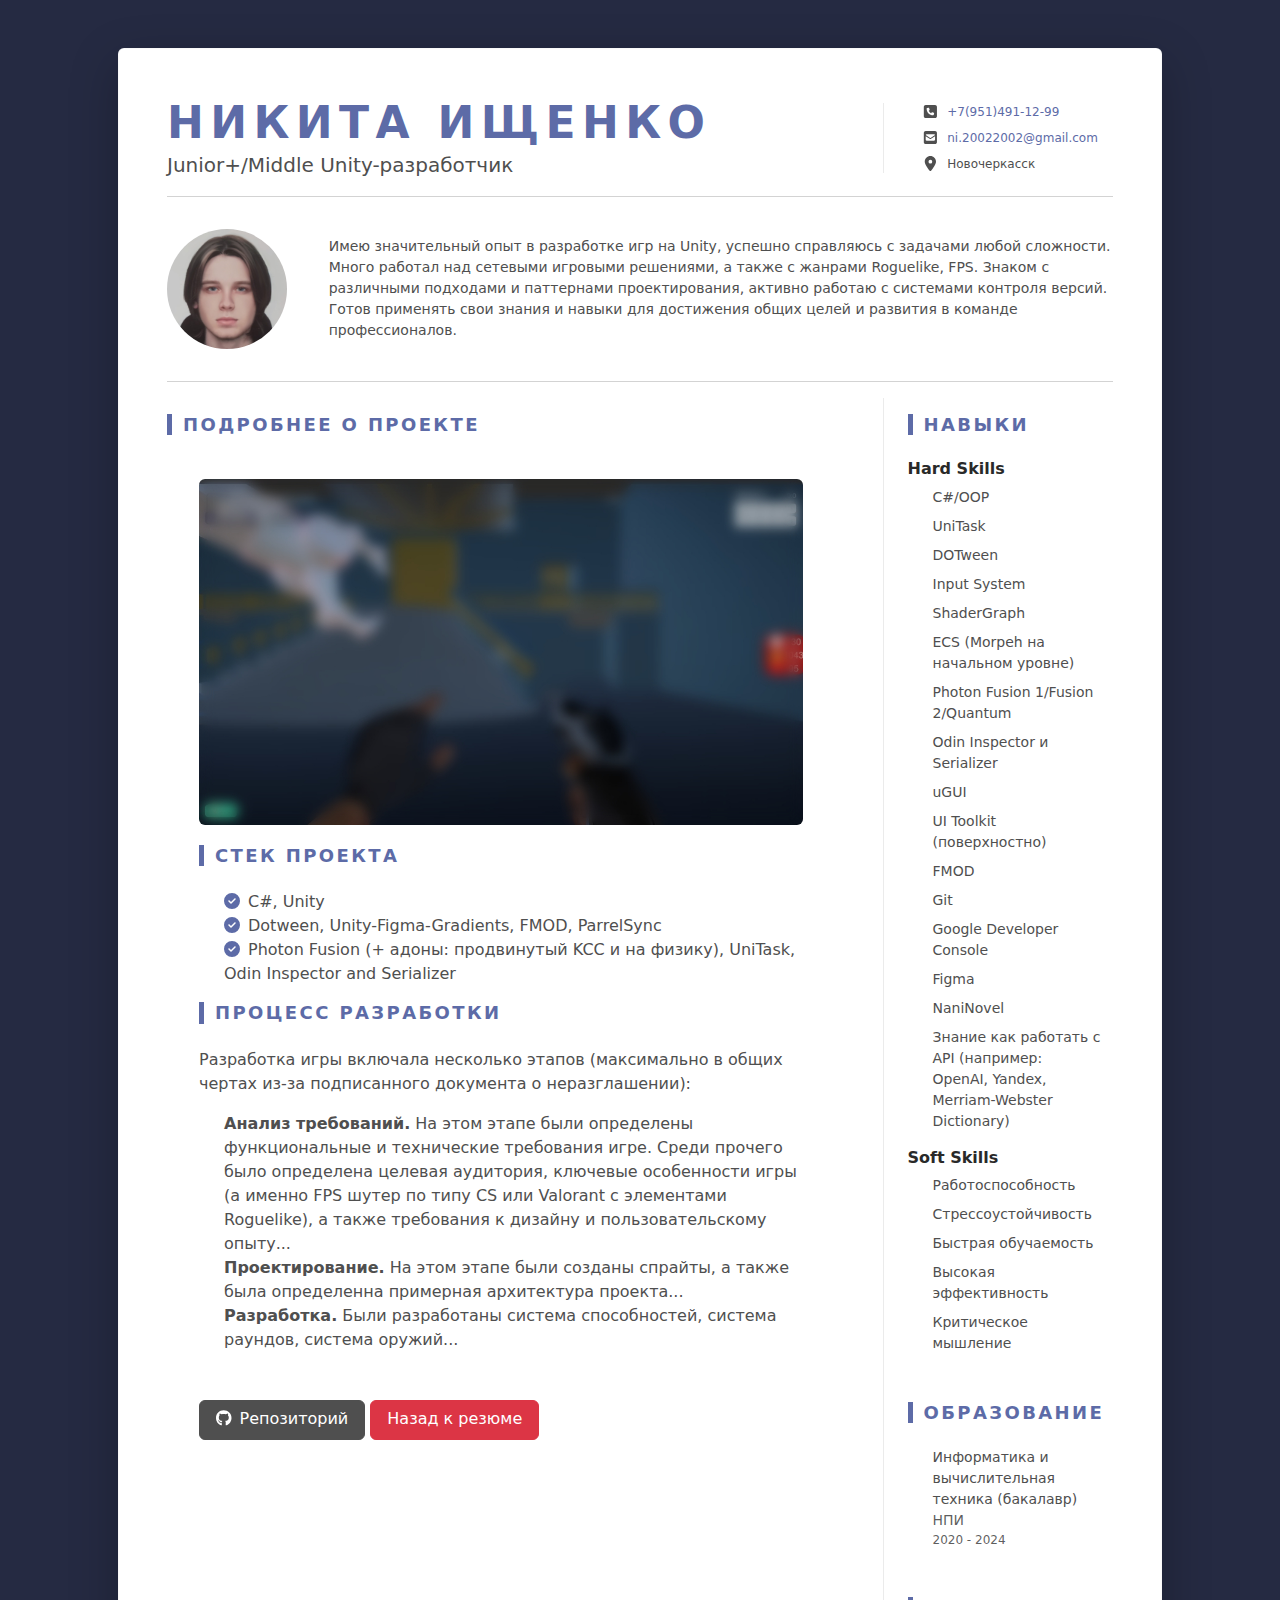
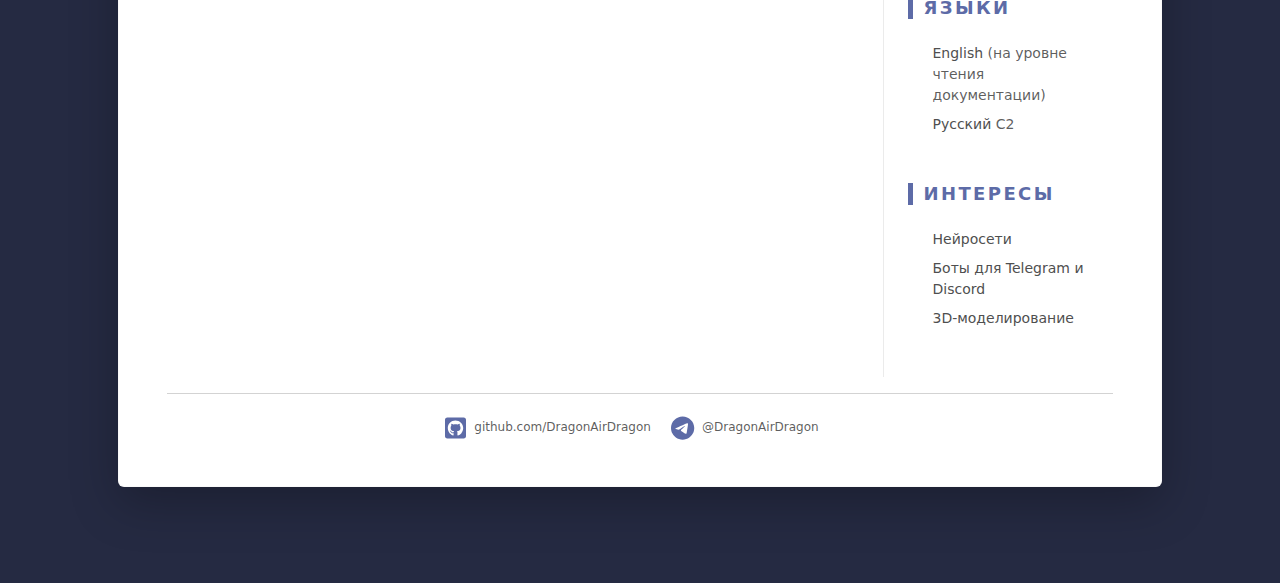
==== die2win.html @ 160ba1ba "version without animations" ====
<!DOCTYPE html>
<html lang="en">

<head>
   <title>Никита Ищенко - Junior+/Middle Unity Developer</title>
   <meta charset="utf-8">
   <meta http-equiv="X-UA-Compatible" content="IE=edge">
   <meta name="viewport" content="width=device-width, initial-scale=1.0">
   <meta name="description" content="">
   <meta name="author" content="Proglib">
   <link rel="shortcut icon" href="assets/favicon.ico">
   <link href="https://fonts.googleapis.com/css?family=Roboto:300,400,500,700,900" rel="stylesheet">
   <script defer src="assets/fonts/all.min.js"></script>
   <link id="theme-style" rel="stylesheet" href="assets/css/style.css">
   <link id="additional-style" rel="stylesheet" href="assets/css/resume.css">
</head>

<body>
   <div class="main-wrapper">
      <div class="container px-3 px-lg-5">
         <article class="resume-wrapper mx-auto theme-bg-light p-5 mb-5 my-5 shadow-lg rounded">
            <div class="resume-header">
               <div class="row align-items-center">
                  <div class="resume-title col-12 col-md-6 col-lg-8 col-xl-9">
                     <h2 class="resume-name mb-0 text-uppercase">Никита Ищенко</h2>
                     <div class="resume-tagline mb-3 mb-md-0">Junior+/Middle Unity-разработчик</div>
                  </div>
                  <!--//resume-title-->
                  <div class="resume-contact col-12 col-md-6 col-lg-4 col-xl-3">
                     <ul class="list-unstyled mb-0">
                        <li class="mb-2"><i class="fas fa-phone-square fa-fw fa-lg me-2 "></i><a class="resume-link"
                              href="tel:#">+7(951)491-12-99</a></li>
                        <li class="mb-2"><i class="fas fa-envelope-square fa-fw fa-lg me-2"></i><a class="resume-link"
                              href="mailto:#">ni.20022002@gmail.com</a></li>
                        <li class="mb-0"><i class="fas fa-map-marker-alt fa-fw fa-lg me-2"></i>Новочеркасск</li>
                     </ul>
                  </div>
               </div>
            </div>
            <hr>
            <div class="resume-intro py-3">
               <div class="row align-items-center">
                  <div class="col-12 col-md-3 col-xl-2 text-center">
                     <img class="resume-profile-image mb-3 mb-md-0 me-md-5  ms-md-0 rounded mx-auto rounded-circle"
                        src="assets/img/photo.jpg" alt="image">
                  </div>
                  <div class="col text-start">
                     <p class="mb-0">Имею значительный опыт в разработке игр на Unity, успешно справляюсь с задачами
                        любой сложности. Много работал над сетевыми игровыми решениями, а также с жанрами Roguelike,
                        FPS. Знаком с различными подходами и паттернами проектирования, активно работаю с системами
                        контроля версий. Готов применять свои знания и навыки для достижения общих целей и развития в
                        команде профессионалов. </p>
                  </div>
               </div>
            </div>
            <hr>
            <div class="resume-body">
               <div class="row">
                  <div class="resume-main col-12 col-lg-8 col-xl-9   pe-0   pe-lg-5">
                     <section class="work-section py-3">
                        <h3 class="text-uppercase resume-section-heading mb-4">Подробнее о проекте</h3>
                        <div class="container my-4">
                           <div class="row g-4">
                              <div class="col-lg-12">
                                 <div class="project-box">
                                    <img src="assets/img/projects/Die2Win/23e4c7e5-9384-4a2a-b92b-2f66f6d8f3a6 (1).jpg"
                                       class="project-img rounded" alt="Project Image">
                                    <div class="project-content mb-5">
                                       <h3 class="text-uppercase resume-section-heading mb-4">Стек проекта</h3>
                                       <ul class="list-unstyled">
                                          <li><i class="fas fa-check-circle text-primary me-2"></i>C#, Unity</li>
                                          <li><i class="fas fa-check-circle text-primary me-2"></i>Dotween,
                                             Unity-Figma-Gradients, FMOD, ParrelSync</li>
                                          <li><i class="fas fa-check-circle text-primary me-2"></i>Photon Fusion (+
                                             адоны: продвинутый KCC и на физику),
                                             UniTask, Odin Inspector and Serializer</li>
                                       </ul>
                                       <h3 class="text-uppercase resume-section-heading mb-4">Процесс разработки</h3>
                                       <p>Разработка игры включала несколько этапов (максимально в общих чертах из-за
                                          подписанного документа о неразглашении):
                                       <ul class="list-unstyled">
                                          <li>
                                             <strong>Анализ требований.</strong> На этом этапе были определены
                                             функциональные и технические требования игре. Среди прочего было определена
                                             целевая аудитория, ключевые особенности игры (а именно FPS шутер по типу CS
                                             или Valorant с элементами Roguelike), а также
                                             требования к дизайну и пользовательскому опыту...
                                          </li>
                                          <li><strong>Проектирование.</strong> На этом этапе были созданы спрайты,
                                             а также была определенна примерная архитектура
                                             проекта...</li>
                                          <li><strong>Разработка.</strong> Были разработаны система способностей,
                                             система раундов, система оружий...
                                          </li>
                                       </ul>
                                       </p>
                                    </div>
                                    <div class="mt-5">
                                       <a href="https://github.com/Gun-Game-Studio/Die2WinNEW2024" target="_blank"
                                          class="btn btn-secondary" data-bs-toggle="tooltip" data-bs-placement="top"
                                          title="Репозиторий закрыт!">
                                          <i class="fab fa-github me-2"></i>Репозиторий
                                       </a>
                                       <a href="index.html" target="_self" class="btn btn-danger">Назад к резюме</a>
                                    </div>
                                 </div>
                              </div>
                           </div>
                        </div>
                     </section>
                  </div>
                  <aside class="resume-aside col-12 col-lg-4 col-xl-3 px-lg-4 pb-lg-4">
                     <section class="skills-section py-3">
                        <h3 class="text-uppercase resume-section-heading mb-4">Навыки</h3>
                        <div class="item">
                           <h4 class="item-title">Hard Skills</h4>
                           <ul class="list-unstyled resume-skills-list">
                              <li class="mb-2">C#/OOP</li>
                              <li class="mb-2">UniTask
                              <li>
                              <li class="mb-2">DOTween</li>
                              <li class="mb-2">Input System</li>
                              <li class="mb-2">ShaderGraph</li>
                              <li class="mb-2">ECS (Morpeh на начальном уровне)</li>
                              <li class="mb-2">Photon Fusion 1/Fusion 2/Quantum</li>
                              <li class="mb-2">Odin Inspector и Serializer</li>
                              <li class="mb-2">uGUI</li>
                              <li class="mb-2">UI Toolkit (поверхностно)</li>
                              <li class="mb-2">FMOD</li>
                              <li class="mb-2">Git</li>
                              <li class="mb-2">Google Developer Console</li>
                              <li class="mb-2">Figma</li>
                              <li class="mb-2">NaniNovel</li>
                              <li class="mb-2">Знание как работать с API (например: OpenAI, Yandex, Merriam-Webster
                                 Dictionary)</li>
                           </ul>
                        </div>
                        <div class="item">
                           <h4 class="item-title">Soft Skills</h4>
                           <ul class="list-unstyled resume-skills-list">
                              <li class="mb-2">Работоспособность</li>
                              <li class="mb-2">Стрессоустойчивость
                              <li>
                              <li class="mb-2">Быстрая обучаемость</li>
                              <li class="mb-2">Высокая эффективность</li>
                              <li class="mb-2">Критическое мышление</li>
                           </ul>
                        </div>
                     </section>
                     <section class="education-section py-3">
                        <h3 class="text-uppercase resume-section-heading mb-4">Образование</h3>
                        <ul class="list-unstyled resume-education-list">
                           <li class="mb-3">
                              <div class="resume-degree font-weight-bold">Информатика и вычислительная техника
                                 (бакалавр)</div>
                              <div class="resume-degree-org text-muted">НПИ</div>
                              <div class="resume-degree-time text-muted">2020 - 2024</div>
                           </li>
                        </ul>
                     </section>
                     <section class="skills-section py-3">
                        <h3 class="text-uppercase resume-section-heading mb-4">Языки</h3>
                        <ul class="list-unstyled resume-lang-list">
                           <li class="mb-2">English <span class="text-muted">(на уровне чтения документации)</span></li>
                           <li>Русский <span class="text-muted">C2</span></li>
                        </ul>
                     </section>
                     <!--//certificates-section-->
                     <section class="skills-section py-3">
                        <h3 class="text-uppercase resume-section-heading mb-4">Интересы</h3>
                        <ul class="list-unstyled resume-interests-list mb-0">
                           <li class="mb-2">Нейросети</li>
                           <li class="mb-2">Боты для Telegram и Discord</li>
                           <li class="mb-2">3D-моделирование</li>
                        </ul>
                     </section>
                  </aside>
               </div>
            </div>
            <hr>
            <div class="resume-footer text-center">
               <ul class="resume-social-list list-inline mx-auto mb-0 d-inline-block text-muted">
                  <li class="list-inline-item mb-lg-0 me-3"><a class="resume-link" href="#"><i
                           class="fab fa-github-square fa-2x me-2" data-fa-transform="down-4"></i><span
                           class="d-none d-lg-inline-block text-muted">github.com/DragonAirDragon</span></a></li>
                  <li class="list-inline-item mb-lg-0 me-lg-3"><a class="resume-link" href="#"><i
                           class="fab fa-telegram fa-2x me-2" data-fa-transform="down-4"></i><span
                           class="d-none d-lg-inline-block text-muted">@DragonAirDragon</span></a></li>
               </ul>
            </div>
         </article>
      </div>
      <footer class="footer text-center py-4">
      </footer>
   </div>
   <script src="assets/js/bootstrap.min.js"></script>

   <script src="https://cdn.jsdelivr.net/npm/@popperjs/core@2.11.6/dist/umd/popper.min.js"></script>
   <script src="https://cdn.jsdelivr.net/npm/bootstrap@5.1.3/dist/js/bootstrap.bundle.min.js"></script>
   <script>
      document.addEventListener('DOMContentLoaded', function () {
         var tooltipTriggerList = [].slice.call(document.querySelectorAll('[data-bs-toggle="tooltip"]'))
         var tooltipList = tooltipTriggerList.map(function (tooltipTriggerEl) {
            return new bootstrap.Tooltip(tooltipTriggerEl)
         })
      });
   </script>
</body>

</html>
---- assets/css/resume.css ----
body {
	  background-color: #252A42;
	}

	.resume-wrapper {
	  background-color: #fff;
	}

	.carousel-control-prev,
	.carousel-control-next {
	  z-index: 10;
	  top: 2%;
	  width: 30px;
	}

	.carousel-control-prev {
	  left: -20px;
	}

	.carousel-control-next {
	  right: -20px;
	}

	.item-content {
	  margin-bottom: 45px;
	}

	.card-img-top {
	  width: 100%;
	  height: 15vw;
	  object-fit: cover;
	}

	.btn-sm {
	  padding: 10px;
	  font-size: 12px;
	  line-height: 1.5;
	  border-radius: 5px;
	  font-weight: normal;
	}

	.project-box {
	  overflow: hidden;
	  position: relative;
	  padding: 20px;
	  margin-bottom: 20px;
	}

	.project-img {
	  width: 100%;
	  height: auto;
	}

	.project-content {
	  margin-top: 20px;
	}

	.btn {
	  font-weight: normal;
	}


	.list-unstyled li {
	  padding-left: 25px;
	}

	.disabled-link {
	  pointer-events: none;
	  color: inherit;
	  text-decoration: none;
	}
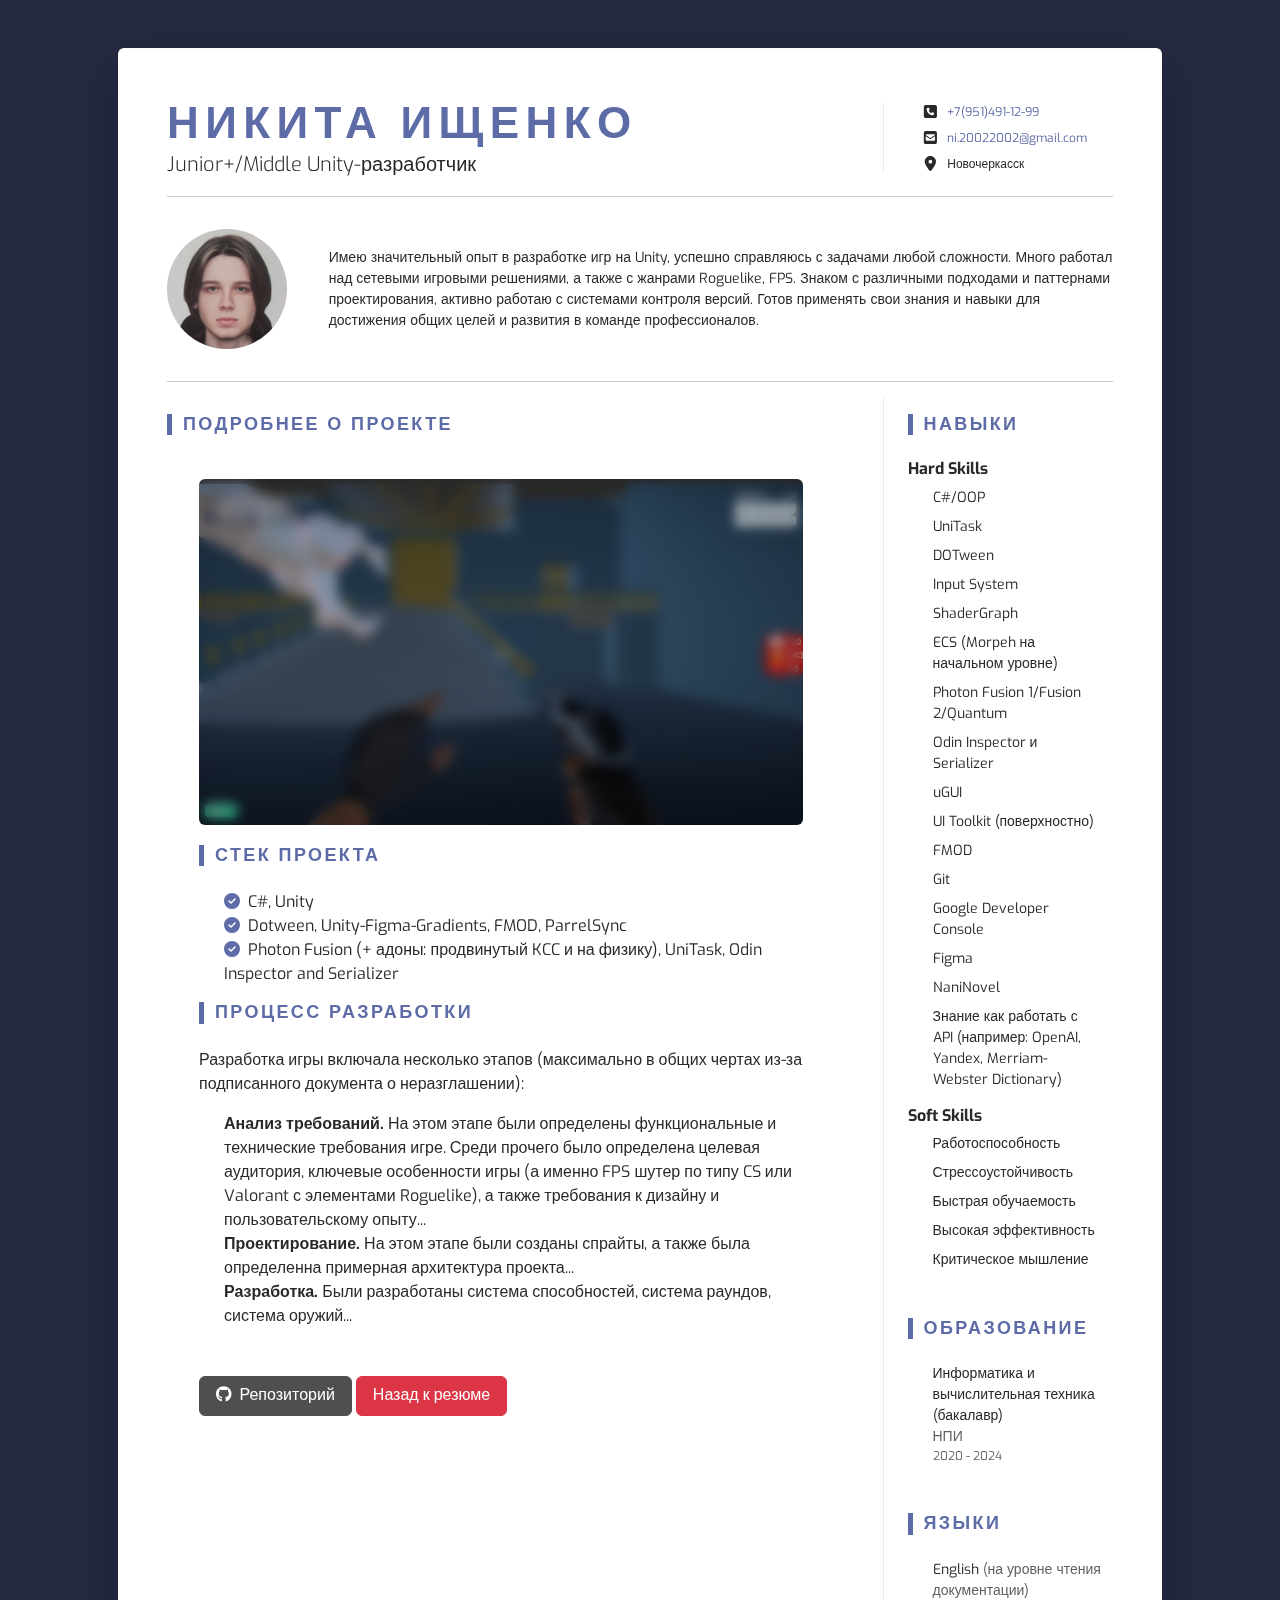
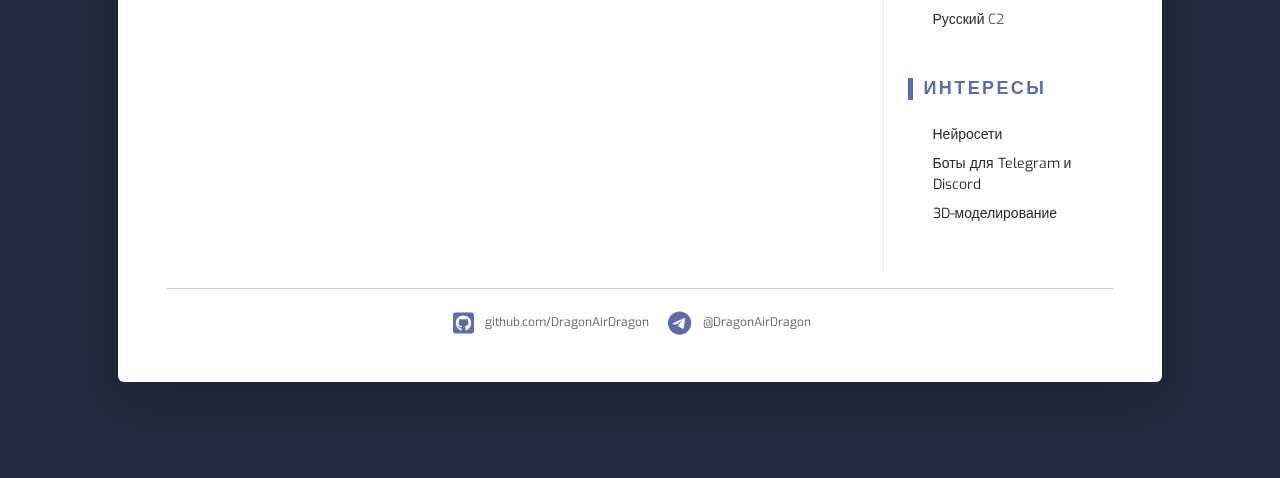
==== commit 822e476f: "add animations" ====
--- a/die2win.html
+++ b/die2win.html
@@ -16,6 +16,20 @@
 </head>
 
 <body>
+   <div class="area">
+      <ul class="circles">
+         <li></li>
+         <li></li>
+         <li></li>
+         <li></li>
+         <li></li>
+         <li></li>
+         <li></li>
+         <li></li>
+         <li></li>
+         <li></li>
+      </ul>
+   </div>
    <div class="main-wrapper">
       <div class="container px-3 px-lg-5">
          <article class="resume-wrapper mx-auto theme-bg-light p-5 mb-5 my-5 shadow-lg rounded">
@@ -180,12 +194,18 @@
             <hr>
             <div class="resume-footer text-center">
                <ul class="resume-social-list list-inline mx-auto mb-0 d-inline-block text-muted">
-                  <li class="list-inline-item mb-lg-0 me-3"><a class="resume-link" href="#"><i
-                           class="fab fa-github-square fa-2x me-2" data-fa-transform="down-4"></i><span
-                           class="d-none d-lg-inline-block text-muted">github.com/DragonAirDragon</span></a></li>
-                  <li class="list-inline-item mb-lg-0 me-lg-3"><a class="resume-link" href="#"><i
-                           class="fab fa-telegram fa-2x me-2" data-fa-transform="down-4"></i><span
-                           class="d-none d-lg-inline-block text-muted">@DragonAirDragon</span></a></li>
+                  <li class="list-inline-item mb-lg-0 me-3">
+                     <a class="resume-link" href="https://github.com/DragonAirDragon" target="_blank">
+                        <i class="fab fa-github-square fa-2x me-2" data-fa-transform="down-4"></i>
+                        <span class="d-none d-lg-inline-block text-muted">github.com/DragonAirDragon</span>
+                     </a>
+                  </li>
+                  <li class="list-inline-item mb-lg-0 me-lg-3">
+                     <a class="resume-link" href="https://t.me/DragonAirDragon" target="_blank">
+                        <i class="fab fa-telegram fa-2x me-2" data-fa-transform="down-4"></i>
+                        <span class="d-none d-lg-inline-block text-muted">@DragonAirDragon</span>
+                     </a>
+                  </li>
                </ul>
             </div>
          </article>
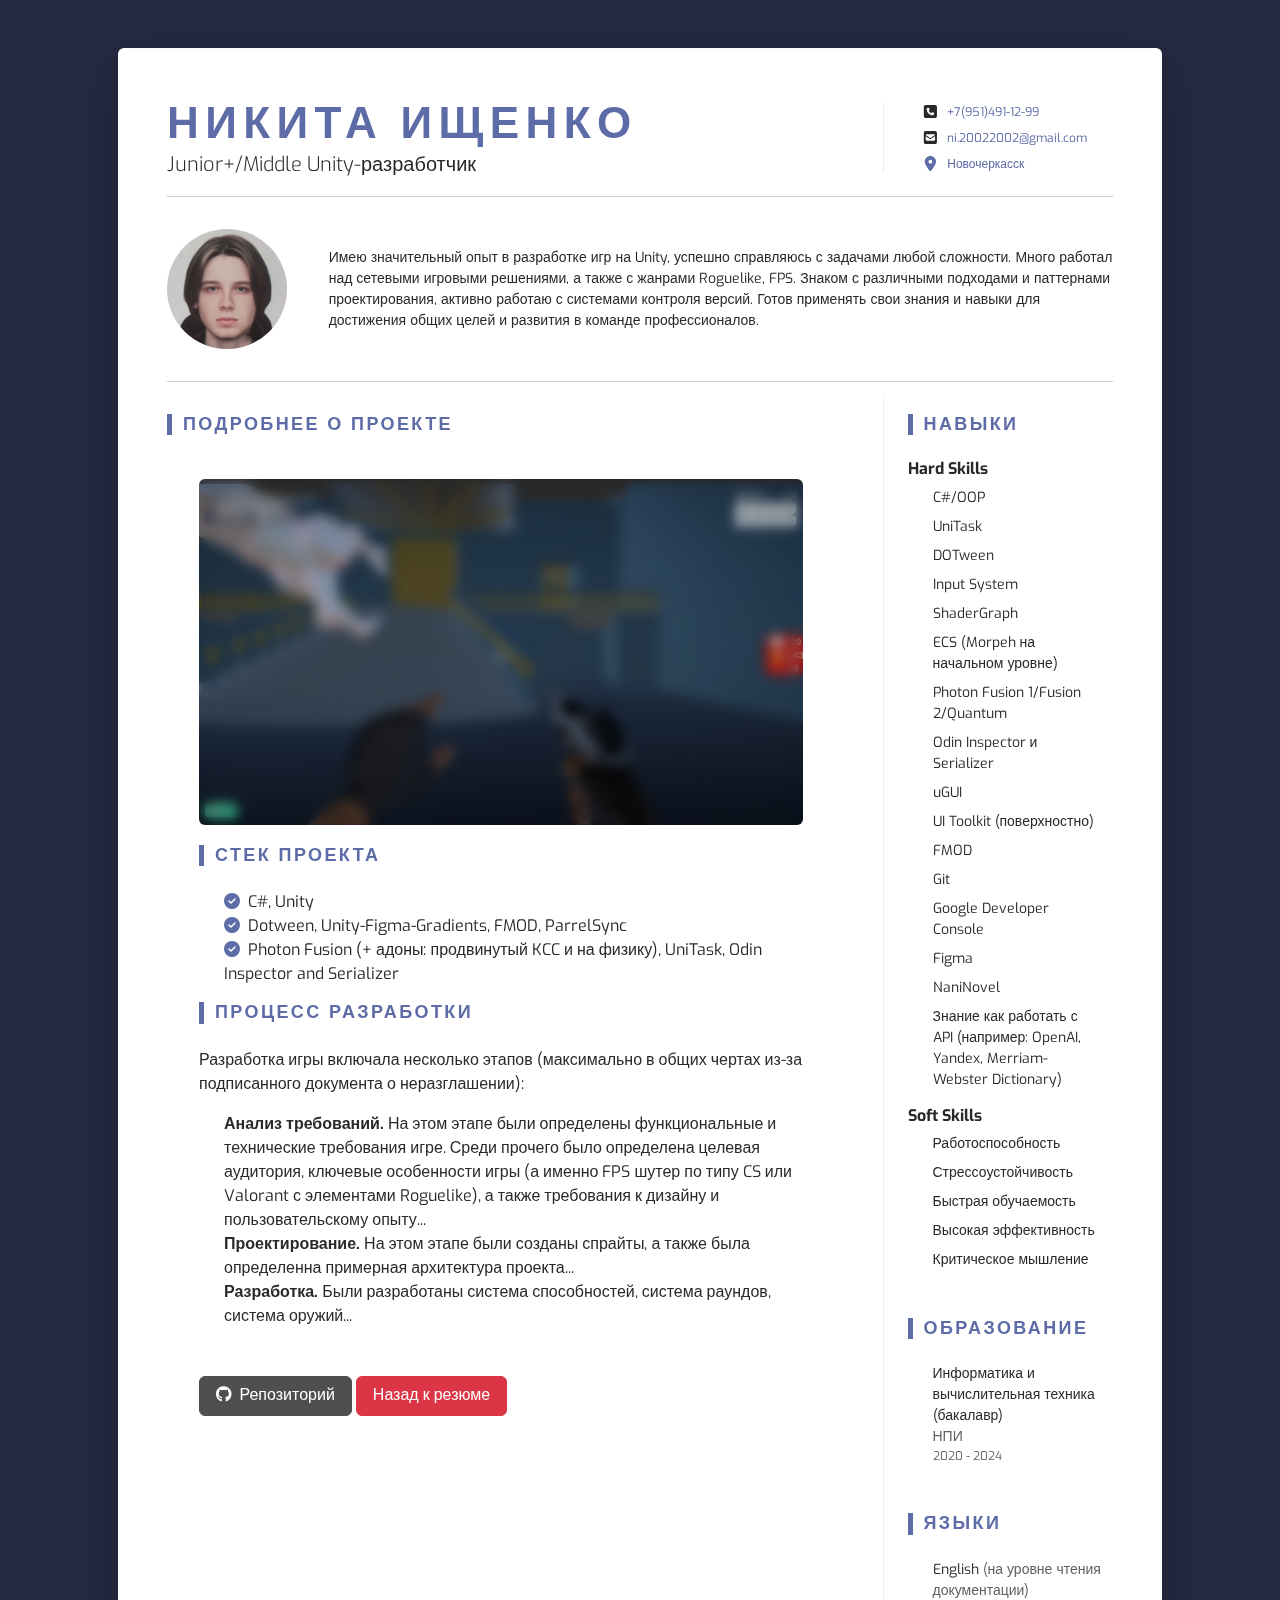
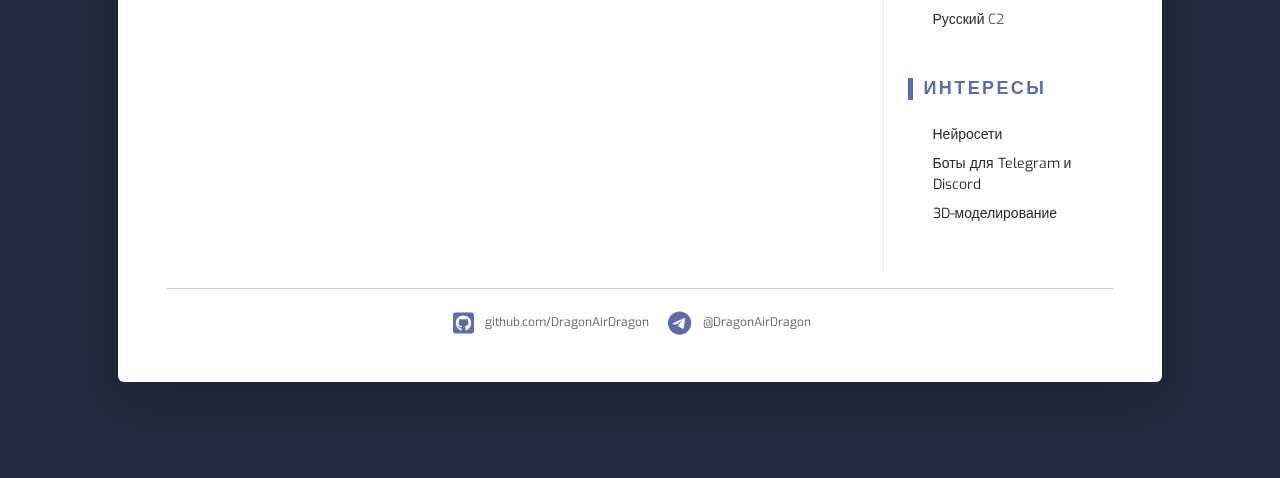
==== commit 5eb4d9d0: "end" ====
--- a/die2win.html
+++ b/die2win.html
@@ -43,10 +43,14 @@
                   <div class="resume-contact col-12 col-md-6 col-lg-4 col-xl-3">
                      <ul class="list-unstyled mb-0">
                         <li class="mb-2"><i class="fas fa-phone-square fa-fw fa-lg me-2 "></i><a class="resume-link"
-                              href="tel:#">+7(951)491-12-99</a></li>
+                              href="tel:+7(951)491-12-99">+7(951)491-12-99</a></li>
                         <li class="mb-2"><i class="fas fa-envelope-square fa-fw fa-lg me-2"></i><a class="resume-link"
-                              href="mailto:#">ni.20022002@gmail.com</a></li>
-                        <li class="mb-0"><i class="fas fa-map-marker-alt fa-fw fa-lg me-2"></i>Новочеркасск</li>
+                              href="mailto:ni.20022002@gmail.com">ni.20022002@gmail.com</a></li>
+                        <li class="mb-0">
+                           <a href="https://www.google.com/maps?q=47.4220,40.0931" target="_blank" class="resume-link">
+                              <i class="fas fa-map-marker-alt fa-fw fa-lg me-2"></i>Новочеркасск
+                           </a>
+                        </li>
                      </ul>
                   </div>
                </div>
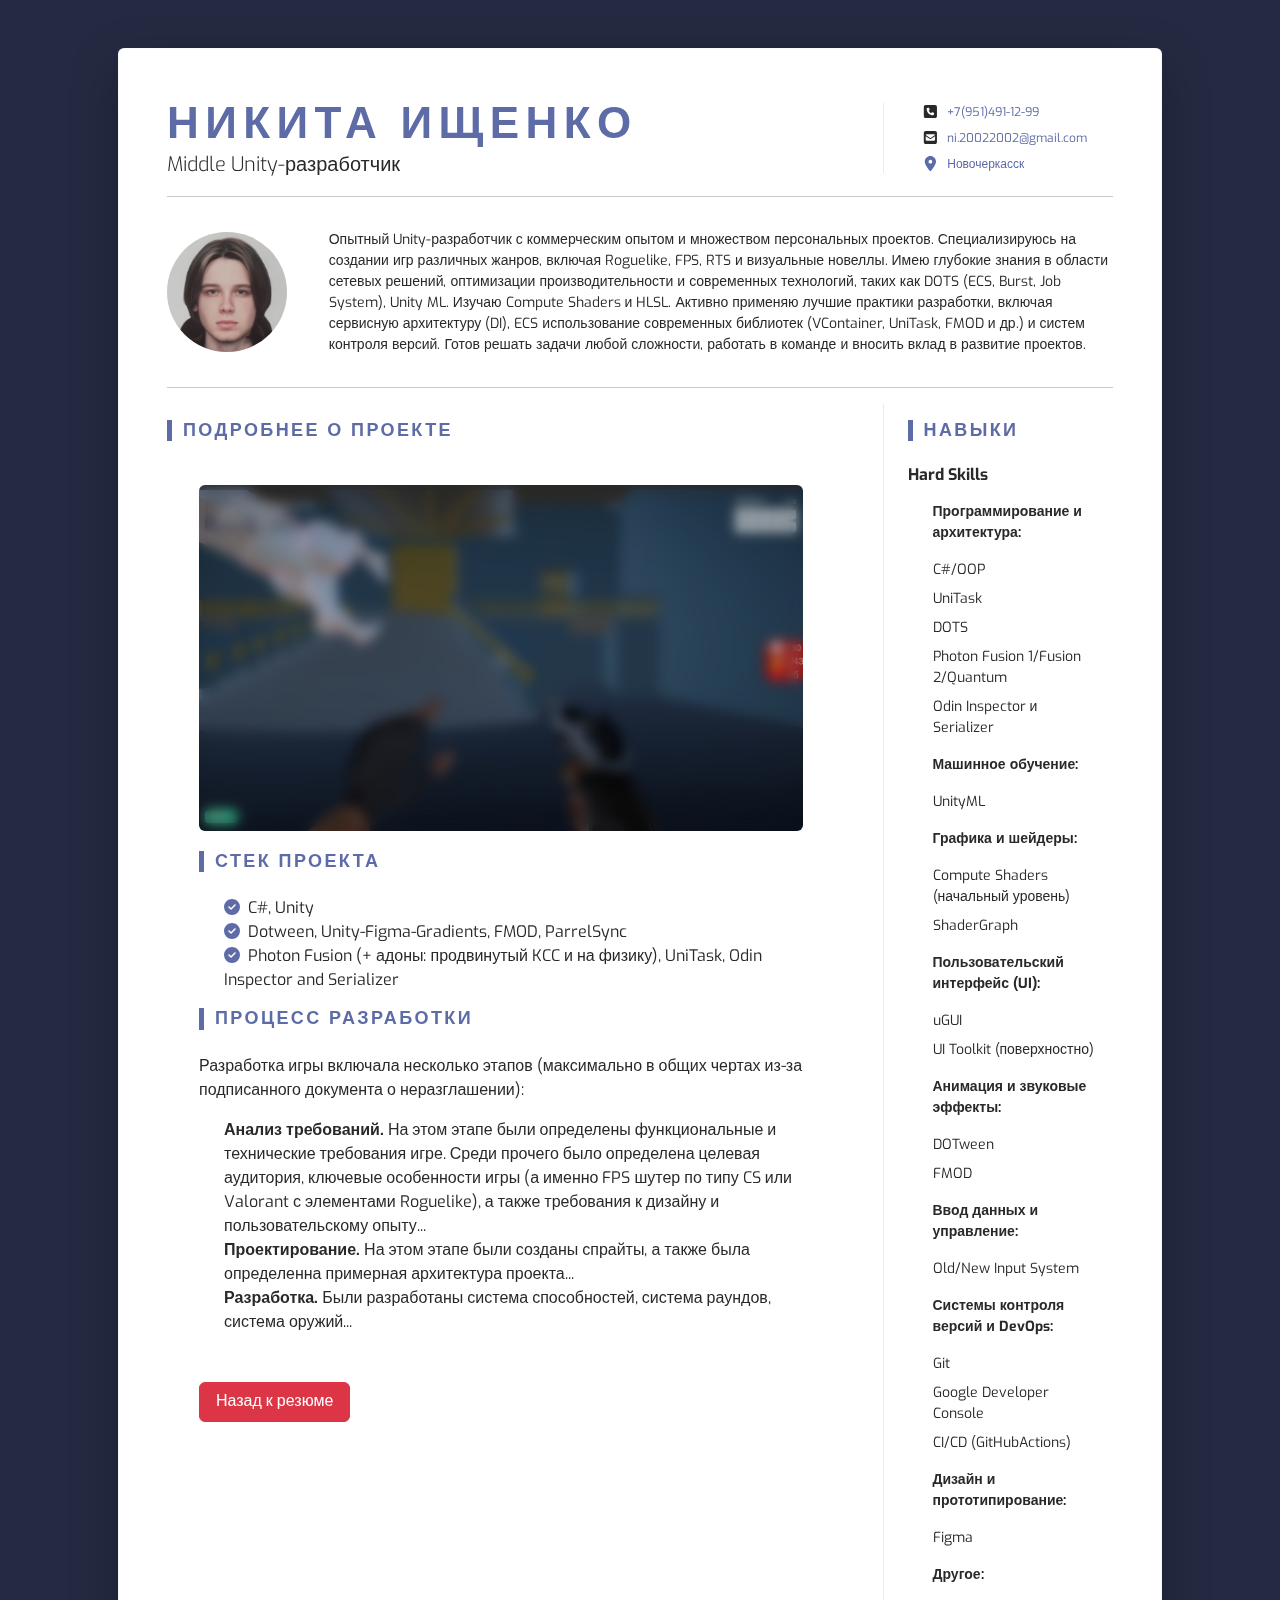
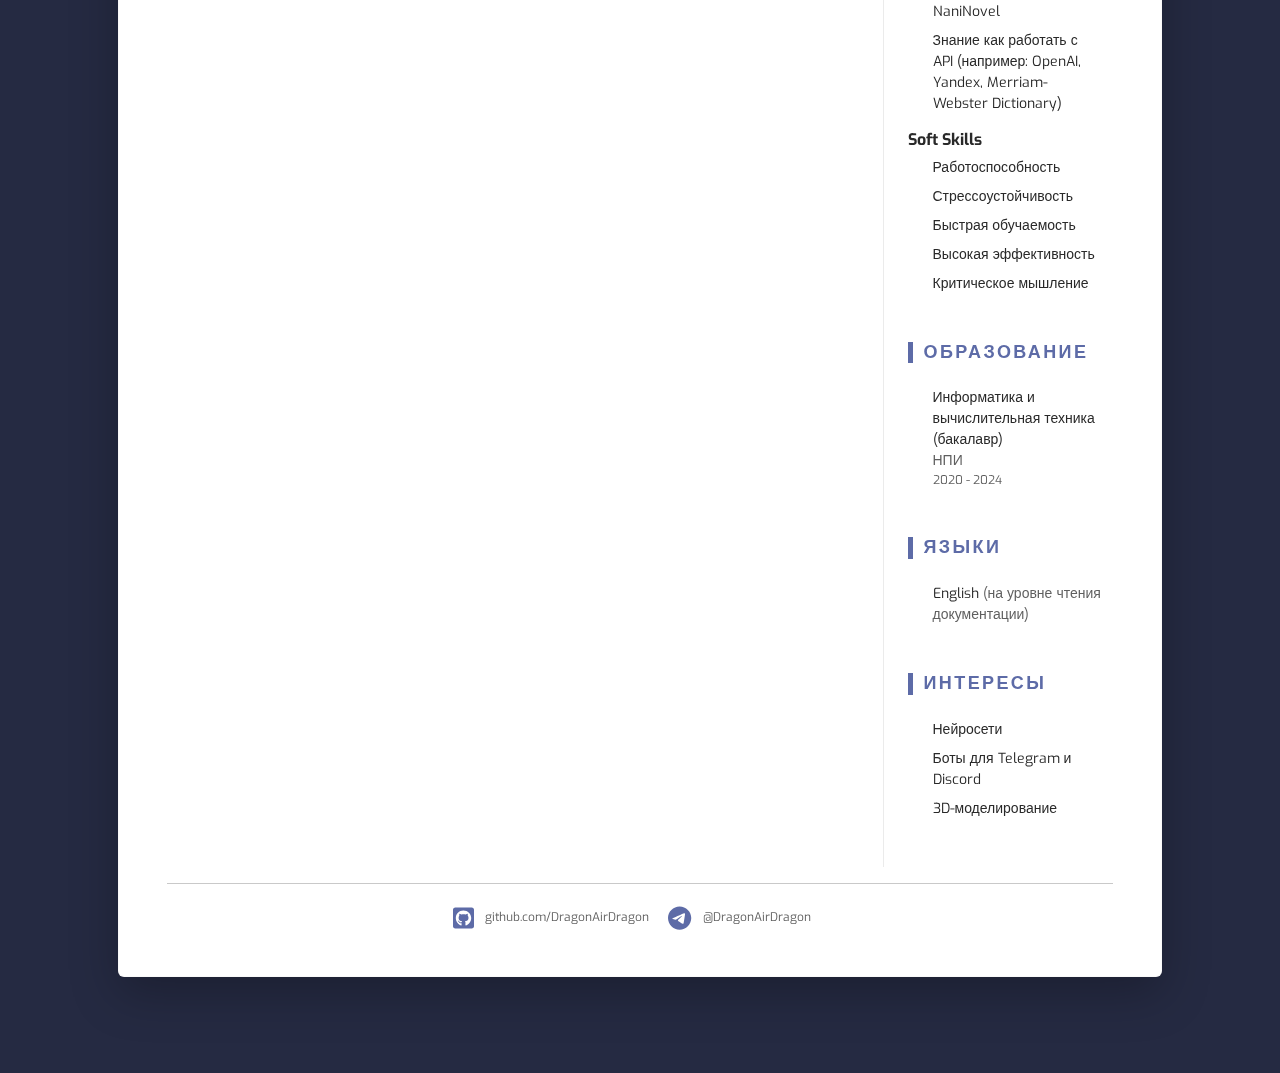
==== commit d358e8bb: "UpdatePortfolio" ====
--- a/die2win.html
+++ b/die2win.html
@@ -37,7 +37,7 @@
                <div class="row align-items-center">
                   <div class="resume-title col-12 col-md-6 col-lg-8 col-xl-9">
                      <h2 class="resume-name mb-0 text-uppercase">Никита Ищенко</h2>
-                     <div class="resume-tagline mb-3 mb-md-0">Junior+/Middle Unity-разработчик</div>
+                     <div class="resume-tagline mb-3 mb-md-0">Middle Unity-разработчик</div>
                   </div>
                   <!--//resume-title-->
                   <div class="resume-contact col-12 col-md-6 col-lg-4 col-xl-3">
@@ -63,11 +63,14 @@
                         src="assets/img/photo.jpg" alt="image">
                   </div>
                   <div class="col text-start">
-                     <p class="mb-0">Имею значительный опыт в разработке игр на Unity, успешно справляюсь с задачами
-                        любой сложности. Много работал над сетевыми игровыми решениями, а также с жанрами Roguelike,
-                        FPS. Знаком с различными подходами и паттернами проектирования, активно работаю с системами
-                        контроля версий. Готов применять свои знания и навыки для достижения общих целей и развития в
-                        команде профессионалов. </p>
+                     <p class="mb-0">Опытный Unity-разработчик с коммерческим опытом и множеством персональных
+                        проектов. Специализируюсь на создании игр различных жанров, включая Roguelike, FPS, RTS
+                        и визуальные новеллы. Имею глубокие знания в области сетевых решений, оптимизации
+                        производительности и современных технологий, таких как DOTS (ECS, Burst, Job System), Unity ML.
+                        Изучаю Compute Shaders и HLSL. Активно применяю лучшие практики разработки, включая сервисную
+                        архитектуру (DI), ECS использование современных библиотек (VContainer, UniTask, FMOD и др.) и систем
+                        контроля версий. Готов решать задачи любой сложности, работать в команде и вносить вклад в развитие
+                        проектов. </p>
                   </div>
                </div>
             </div>
@@ -114,11 +117,6 @@
                                        </p>
                                     </div>
                                     <div class="mt-5">
-                                       <a href="https://github.com/Gun-Game-Studio/Die2WinNEW2024" target="_blank"
-                                          class="btn btn-secondary" data-bs-toggle="tooltip" data-bs-placement="top"
-                                          title="Репозиторий закрыт!">
-                                          <i class="fab fa-github me-2"></i>Репозиторий
-                                       </a>
                                        <a href="index.html" target="_self" class="btn btn-danger">Назад к резюме</a>
                                     </div>
                                  </div>
@@ -133,21 +131,32 @@
                         <div class="item">
                            <h4 class="item-title">Hard Skills</h4>
                            <ul class="list-unstyled resume-skills-list">
+                              <li class="skill-subsection">Программирование и архитектура:</li>
                               <li class="mb-2">C#/OOP</li>
-                              <li class="mb-2">UniTask
-                              <li>
-                              <li class="mb-2">DOTween</li>
-                              <li class="mb-2">Input System</li>
-                              <li class="mb-2">ShaderGraph</li>
-                              <li class="mb-2">ECS (Morpeh на начальном уровне)</li>
+                              <li class="mb-2">UniTask<li>
+                              <li class="mb-2">DOTS</li>
                               <li class="mb-2">Photon Fusion 1/Fusion 2/Quantum</li>
                               <li class="mb-2">Odin Inspector и Serializer</li>
+                              <li class="skill-subsection">Машинное обучение:</li>
+                              <li class="mb-2">UnityML</li>
+                              <li class="skill-subsection">Графика и шейдеры:</li>
+                              <li class="mb-2">Compute Shaders (начальный уровень)</li>
+                              <li class="mb-2">ShaderGraph</li>
+                              <li class="skill-subsection">Пользовательский интерфейс (UI):</li>
                               <li class="mb-2">uGUI</li>
                               <li class="mb-2">UI Toolkit (поверхностно)</li>
+                              <li class="skill-subsection">Анимация и звуковые эффекты:</li>
+                              <li class="mb-2">DOTween</li>
                               <li class="mb-2">FMOD</li>
+                              <li class="skill-subsection">Ввод данных и управление:</li>
+                              <li class="mb-2">Old/New Input System</li>
+                              <li class="skill-subsection">Системы контроля версий и DevOps:</li>
                               <li class="mb-2">Git</li>
                               <li class="mb-2">Google Developer Console</li>
+                              <li class="mb-2">CI/CD (GitHubActions)</li>
+                              <li class="skill-subsection">Дизайн и прототипирование:</li>
                               <li class="mb-2">Figma</li>
+                              <li class="skill-subsection">Другое:</li>
                               <li class="mb-2">NaniNovel</li>
                               <li class="mb-2">Знание как работать с API (например: OpenAI, Yandex, Merriam-Webster
                                  Dictionary)</li>
@@ -180,7 +189,6 @@
                         <h3 class="text-uppercase resume-section-heading mb-4">Языки</h3>
                         <ul class="list-unstyled resume-lang-list">
                            <li class="mb-2">English <span class="text-muted">(на уровне чтения документации)</span></li>
-                           <li>Русский <span class="text-muted">C2</span></li>
                         </ul>
                      </section>
                      <!--//certificates-section-->
--- a/assets/css/resume.css
+++ b/assets/css/resume.css
@@ -68,4 +68,9 @@
 	  pointer-events: none;
 	  color: inherit;
 	  text-decoration: none;
+	}
+	.skill-subsection {
+		margin-bottom: 1rem;
+		margin-top: 1rem; /* Настройте значение по необходимости */
+		font-weight: bold;
 	}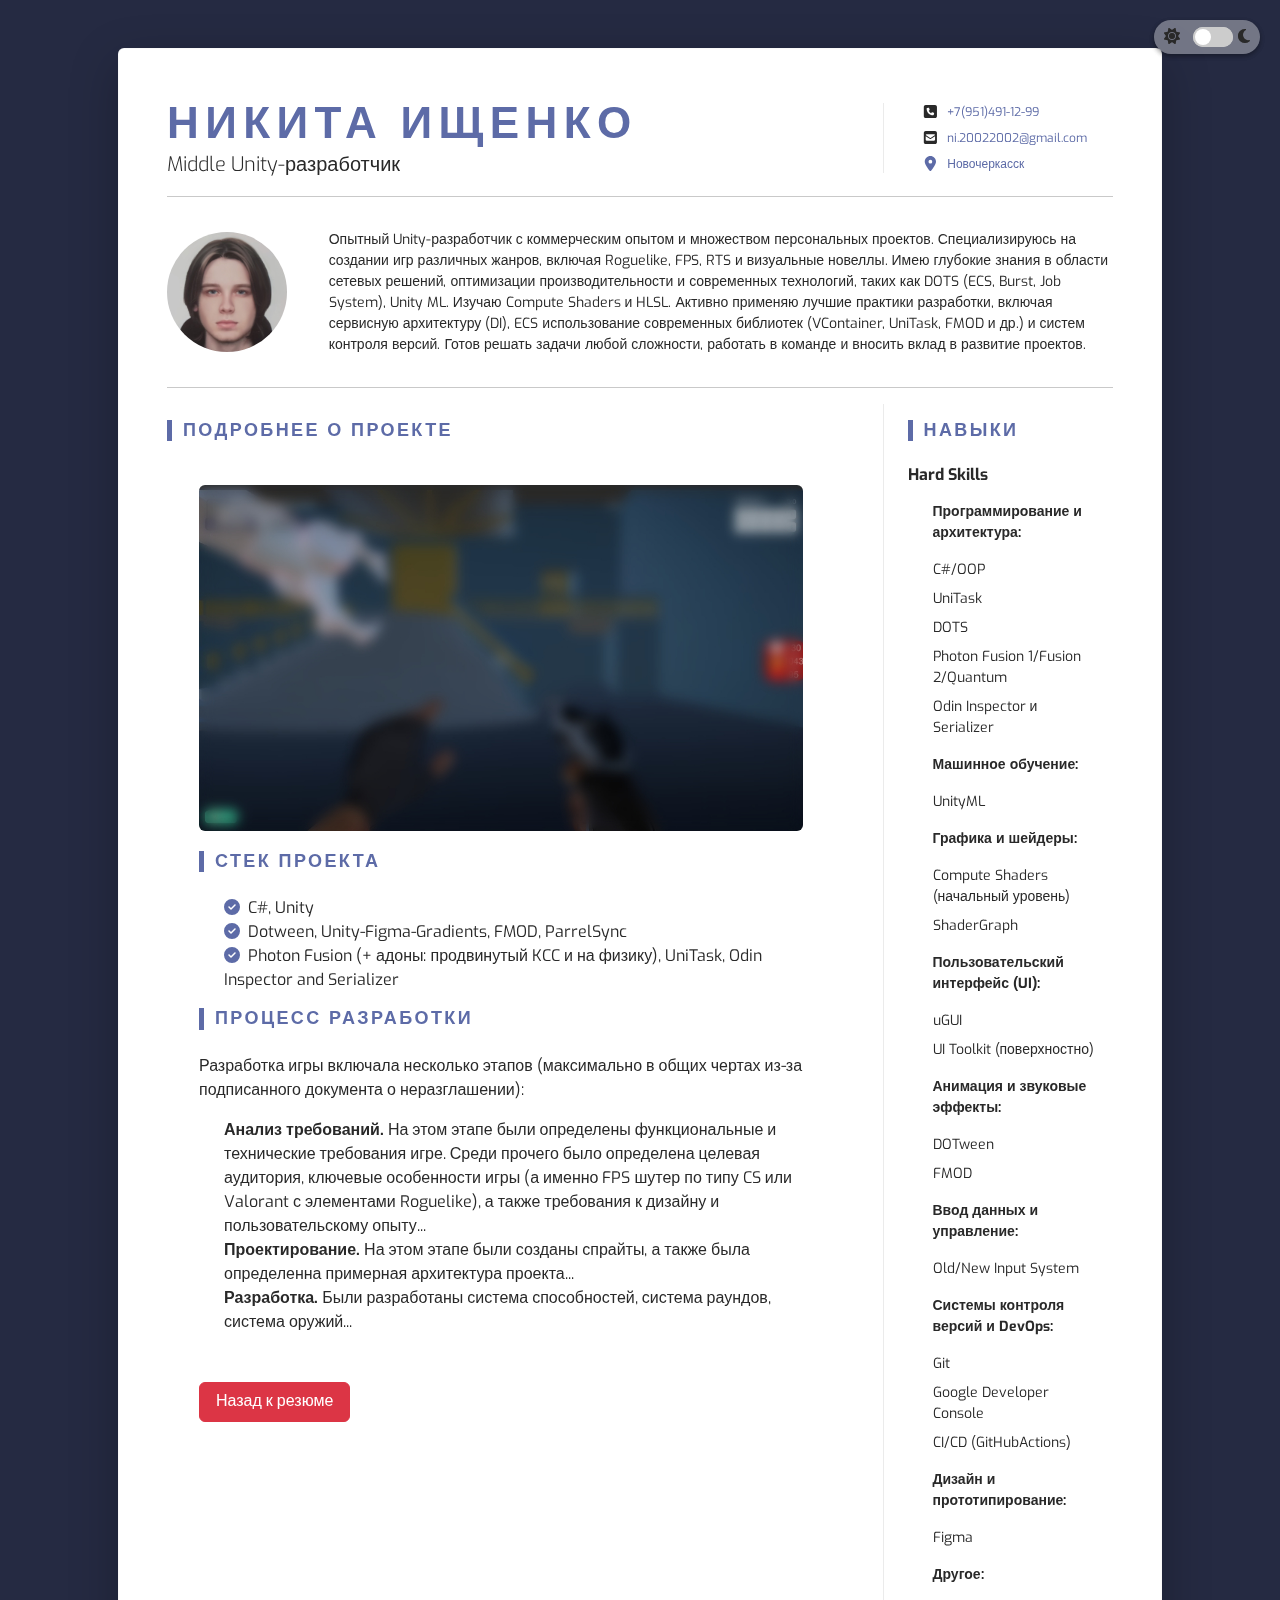
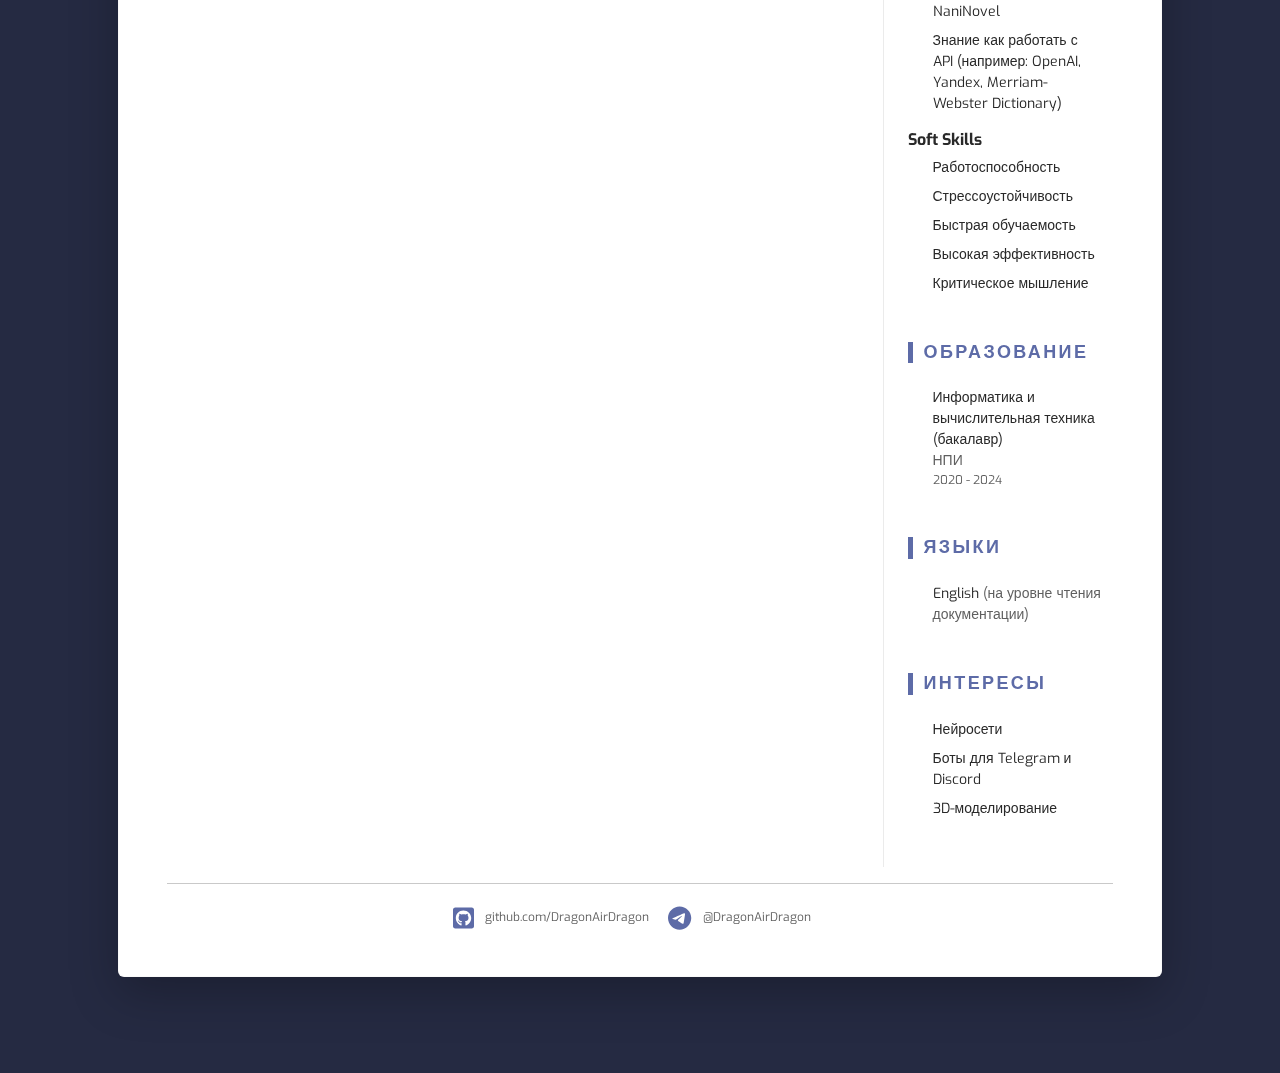
==== commit 05620236: "Add dark mode to all pages and fix heading colors in dark mode" ====
--- a/die2win.html
+++ b/die2win.html
@@ -13,9 +13,31 @@
    <script defer src="assets/fonts/all.min.js"></script>
    <link id="theme-style" rel="stylesheet" href="assets/css/style.css">
    <link id="additional-style" rel="stylesheet" href="assets/css/resume.css">
+   <link rel="stylesheet" href="assets/css/dark-mode.css">
+   <link rel="stylesheet" href="assets/css/dark-mode.css">
 </head>
 
 <body>
+   <!-- Dark Mode Toggle -->
+   <div class="dark-mode-toggle">
+      <span class="light-icon"><i class="fas fa-sun"></i></span>
+      <label class="switch">
+         <input type="checkbox" id="darkModeToggle">
+         <span class="slider"></span>
+      </label>
+      <span class="dark-icon"><i class="fas fa-moon"></i></span>
+   </div>
+   
+   <!-- Dark Mode Toggle -->
+   <div class="dark-mode-toggle">
+      <span class="light-icon"><i class="fas fa-sun"></i></span>
+      <label class="switch">
+         <input type="checkbox" id="darkModeToggle">
+         <span class="slider"></span>
+      </label>
+      <span class="dark-icon"><i class="fas fa-moon"></i></span>
+   </div>
+   
    <div class="area">
       <ul class="circles">
          <li></li>
@@ -133,7 +155,7 @@
                            <ul class="list-unstyled resume-skills-list">
                               <li class="skill-subsection">Программирование и архитектура:</li>
                               <li class="mb-2">C#/OOP</li>
-                              <li class="mb-2">UniTask<li>
+                              <li class="mb-2">UniTask</li>
                               <li class="mb-2">DOTS</li>
                               <li class="mb-2">Photon Fusion 1/Fusion 2/Quantum</li>
                               <li class="mb-2">Odin Inspector и Serializer</li>
@@ -166,8 +188,7 @@
                            <h4 class="item-title">Soft Skills</h4>
                            <ul class="list-unstyled resume-skills-list">
                               <li class="mb-2">Работоспособность</li>
-                              <li class="mb-2">Стрессоустойчивость
-                              <li>
+                              <li class="mb-2">Стрессоустойчивость</li>
                               <li class="mb-2">Быстрая обучаемость</li>
                               <li class="mb-2">Высокая эффективность</li>
                               <li class="mb-2">Критическое мышление</li>
@@ -226,6 +247,8 @@
       </footer>
    </div>
    <script src="assets/js/bootstrap.min.js"></script>
+   <script src="assets/js/dark-mode.js"></script>
+   <script src="assets/js/dark-mode.js"></script>
 
    <script src="https://cdn.jsdelivr.net/npm/@popperjs/core@2.11.6/dist/umd/popper.min.js"></script>
    <script src="https://cdn.jsdelivr.net/npm/bootstrap@5.1.3/dist/js/bootstrap.bundle.min.js"></script>
@@ -239,4 +262,4 @@
    </script>
 </body>
 
-</html>+</html>
--- a/assets/css/dark-mode.css
+++ b/assets/css/dark-mode.css
@@ -0,0 +1,125 @@
+/* Dark mode styles */
+body.dark-mode {
+    background-color: #121212;
+    color: #e0e0e0;
+}
+
+body.dark-mode .theme-bg-light {
+    background-color: #1e1e1e !important;
+    color: #e0e0e0;
+}
+
+body.dark-mode .text-primary {
+    color: #90caf9 !important;
+}
+
+body.dark-mode .item-title {
+    color: #90caf9 !important;
+}
+
+body.dark-mode .text-muted {
+    color: #adb5bd !important;
+}
+
+body.dark-mode .resume-link {
+    color: #90caf9;
+}
+
+body.dark-mode .resume-link:hover {
+    color: #64b5f6;
+}
+
+body.dark-mode .card {
+    background-color: #2d2d2d;
+    border-color: #444;
+}
+
+body.dark-mode .card-body {
+    background-color: #2d2d2d;
+    color: #e0e0e0;
+}
+
+body.dark-mode hr {
+    border-color: #444;
+}
+
+/* Dark mode toggle switch */
+.dark-mode-toggle {
+    position: fixed;
+    top: 20px;
+    right: 20px;
+    z-index: 1000;
+    display: flex;
+    align-items: center;
+    background-color: rgba(255, 255, 255, 0.2);
+    padding: 5px 10px;
+    border-radius: 20px;
+    box-shadow: 0 2px 5px rgba(0, 0, 0, 0.2);
+}
+
+.dark-mode-toggle label {
+    margin-left: 8px;
+    margin-bottom: 0;
+    font-size: 0.9rem;
+    cursor: pointer;
+}
+
+.switch {
+    position: relative;
+    display: inline-block;
+    width: 40px;
+    height: 20px;
+}
+
+.switch input {
+    opacity: 0;
+    width: 0;
+    height: 0;
+}
+
+.slider {
+    position: absolute;
+    cursor: pointer;
+    top: 0;
+    left: 0;
+    right: 0;
+    bottom: 0;
+    background-color: #ccc;
+    transition: .4s;
+    border-radius: 20px;
+}
+
+.slider:before {
+    position: absolute;
+    content: "";
+    height: 16px;
+    width: 16px;
+    left: 2px;
+    bottom: 2px;
+    background-color: white;
+    transition: .4s;
+    border-radius: 50%;
+}
+
+input:checked + .slider {
+    background-color: #2196F3;
+}
+
+input:checked + .slider:before {
+    transform: translateX(20px);
+}
+
+/* Dark mode icons */
+.dark-mode-toggle .light-icon {
+    display: inline-block;
+    margin-right: 5px;
+}
+
+.dark-mode-toggle .dark-icon {
+    display: inline-block;
+    margin-left: 5px;
+}
+
+body.dark-mode .dark-mode-toggle {
+    background-color: rgba(0, 0, 0, 0.3);
+}
--- a/assets/css/dark-mode.css
+++ b/assets/css/dark-mode.css
@@ -0,0 +1,125 @@
+/* Dark mode styles */
+body.dark-mode {
+    background-color: #121212;
+    color: #e0e0e0;
+}
+
+body.dark-mode .theme-bg-light {
+    background-color: #1e1e1e !important;
+    color: #e0e0e0;
+}
+
+body.dark-mode .text-primary {
+    color: #90caf9 !important;
+}
+
+body.dark-mode .item-title {
+    color: #90caf9 !important;
+}
+
+body.dark-mode .text-muted {
+    color: #adb5bd !important;
+}
+
+body.dark-mode .resume-link {
+    color: #90caf9;
+}
+
+body.dark-mode .resume-link:hover {
+    color: #64b5f6;
+}
+
+body.dark-mode .card {
+    background-color: #2d2d2d;
+    border-color: #444;
+}
+
+body.dark-mode .card-body {
+    background-color: #2d2d2d;
+    color: #e0e0e0;
+}
+
+body.dark-mode hr {
+    border-color: #444;
+}
+
+/* Dark mode toggle switch */
+.dark-mode-toggle {
+    position: fixed;
+    top: 20px;
+    right: 20px;
+    z-index: 1000;
+    display: flex;
+    align-items: center;
+    background-color: rgba(255, 255, 255, 0.2);
+    padding: 5px 10px;
+    border-radius: 20px;
+    box-shadow: 0 2px 5px rgba(0, 0, 0, 0.2);
+}
+
+.dark-mode-toggle label {
+    margin-left: 8px;
+    margin-bottom: 0;
+    font-size: 0.9rem;
+    cursor: pointer;
+}
+
+.switch {
+    position: relative;
+    display: inline-block;
+    width: 40px;
+    height: 20px;
+}
+
+.switch input {
+    opacity: 0;
+    width: 0;
+    height: 0;
+}
+
+.slider {
+    position: absolute;
+    cursor: pointer;
+    top: 0;
+    left: 0;
+    right: 0;
+    bottom: 0;
+    background-color: #ccc;
+    transition: .4s;
+    border-radius: 20px;
+}
+
+.slider:before {
+    position: absolute;
+    content: "";
+    height: 16px;
+    width: 16px;
+    left: 2px;
+    bottom: 2px;
+    background-color: white;
+    transition: .4s;
+    border-radius: 50%;
+}
+
+input:checked + .slider {
+    background-color: #2196F3;
+}
+
+input:checked + .slider:before {
+    transform: translateX(20px);
+}
+
+/* Dark mode icons */
+.dark-mode-toggle .light-icon {
+    display: inline-block;
+    margin-right: 5px;
+}
+
+.dark-mode-toggle .dark-icon {
+    display: inline-block;
+    margin-left: 5px;
+}
+
+body.dark-mode .dark-mode-toggle {
+    background-color: rgba(0, 0, 0, 0.3);
+}
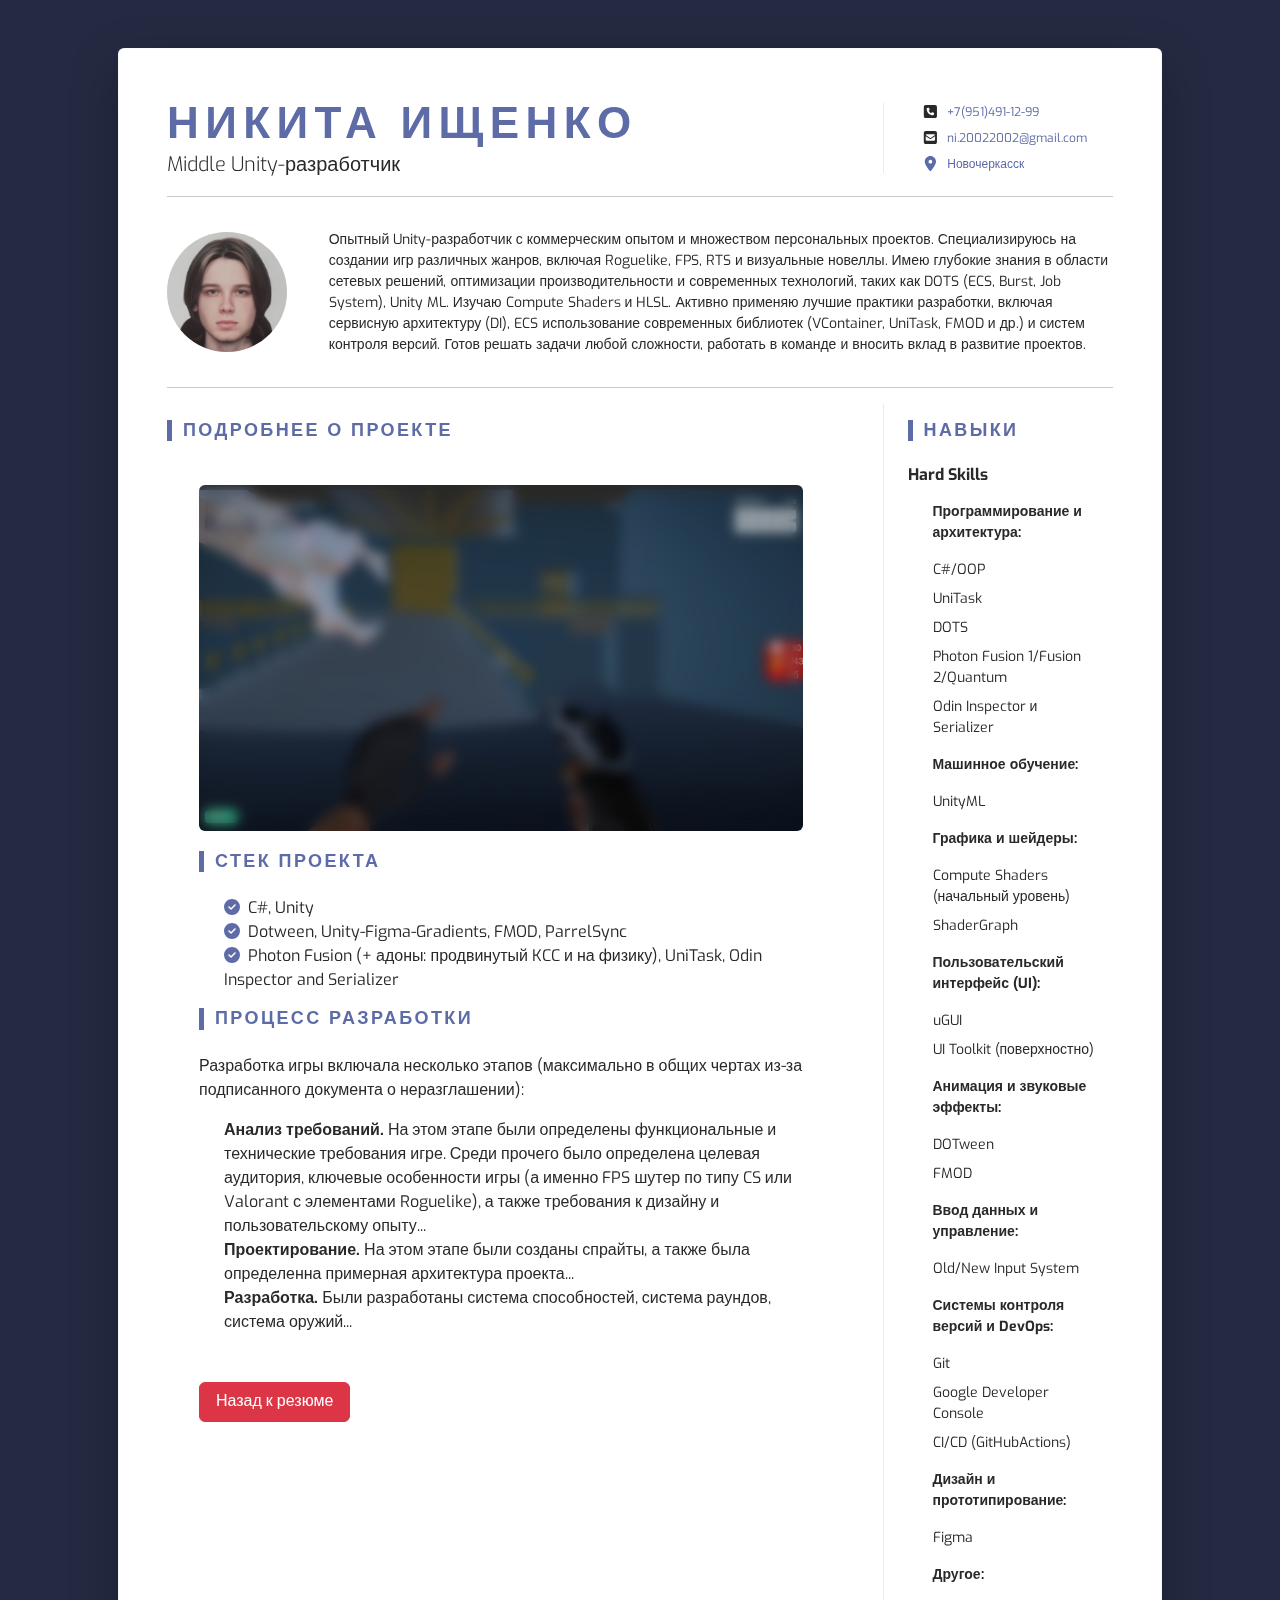
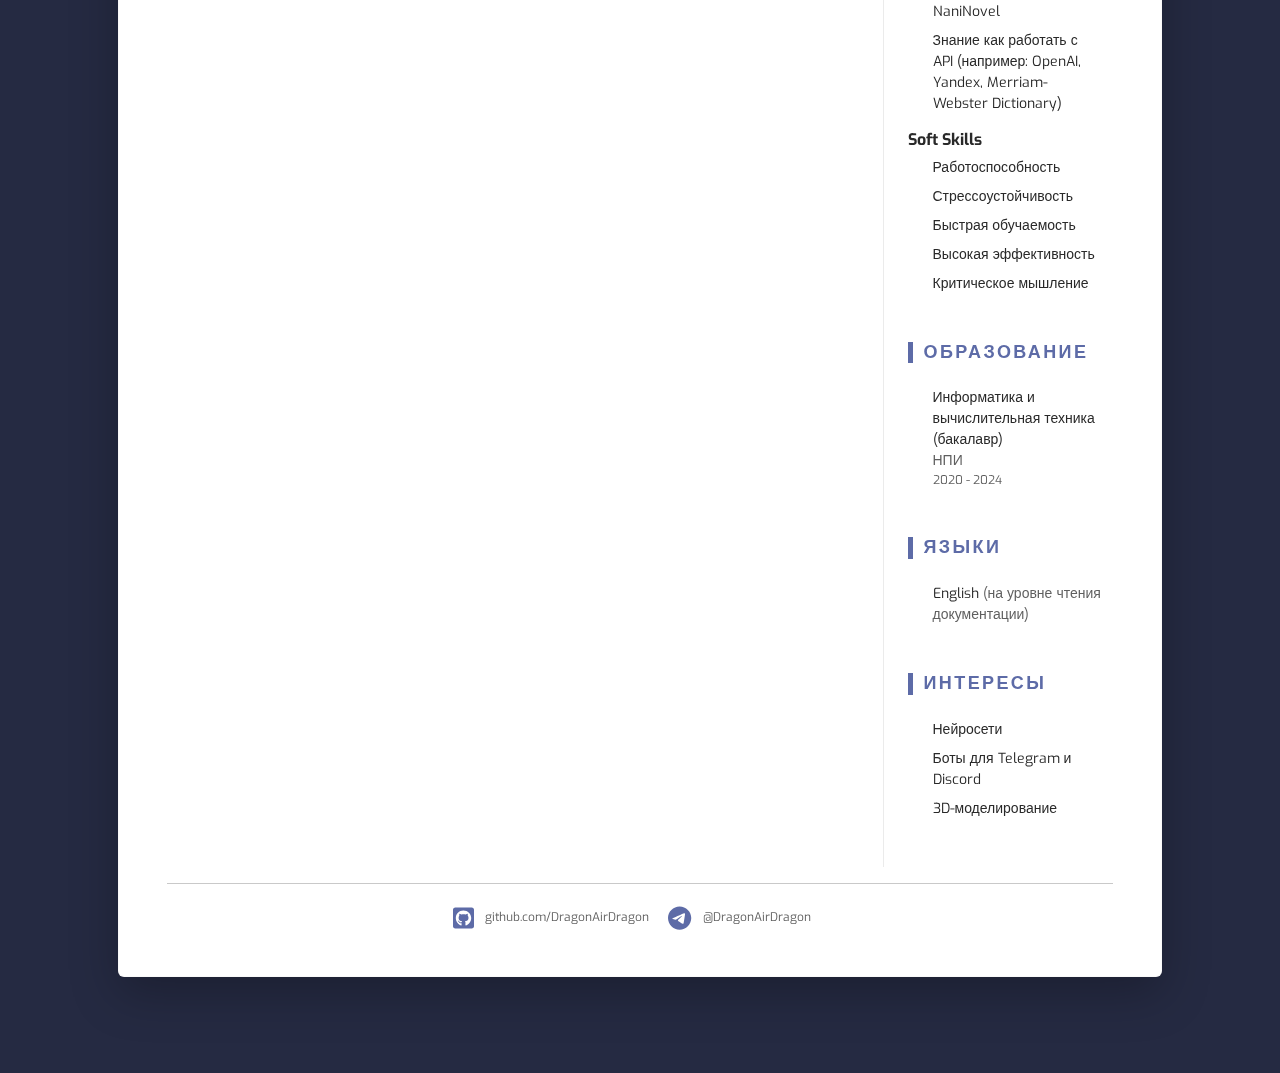
==== commit 13a33ee3: "Fix HTML tag pairing issues in all pages" ====
--- a/die2win.html
+++ b/die2win.html
@@ -13,31 +13,9 @@
    <script defer src="assets/fonts/all.min.js"></script>
    <link id="theme-style" rel="stylesheet" href="assets/css/style.css">
    <link id="additional-style" rel="stylesheet" href="assets/css/resume.css">
-   <link rel="stylesheet" href="assets/css/dark-mode.css">
-   <link rel="stylesheet" href="assets/css/dark-mode.css">
 </head>
 
 <body>
-   <!-- Dark Mode Toggle -->
-   <div class="dark-mode-toggle">
-      <span class="light-icon"><i class="fas fa-sun"></i></span>
-      <label class="switch">
-         <input type="checkbox" id="darkModeToggle">
-         <span class="slider"></span>
-      </label>
-      <span class="dark-icon"><i class="fas fa-moon"></i></span>
-   </div>
-   
-   <!-- Dark Mode Toggle -->
-   <div class="dark-mode-toggle">
-      <span class="light-icon"><i class="fas fa-sun"></i></span>
-      <label class="switch">
-         <input type="checkbox" id="darkModeToggle">
-         <span class="slider"></span>
-      </label>
-      <span class="dark-icon"><i class="fas fa-moon"></i></span>
-   </div>
-   
    <div class="area">
       <ul class="circles">
          <li></li>
@@ -247,8 +225,6 @@
       </footer>
    </div>
    <script src="assets/js/bootstrap.min.js"></script>
-   <script src="assets/js/dark-mode.js"></script>
-   <script src="assets/js/dark-mode.js"></script>
 
    <script src="https://cdn.jsdelivr.net/npm/@popperjs/core@2.11.6/dist/umd/popper.min.js"></script>
    <script src="https://cdn.jsdelivr.net/npm/bootstrap@5.1.3/dist/js/bootstrap.bundle.min.js"></script>
@@ -262,4 +238,4 @@
    </script>
 </body>
 
-</html>
+</html>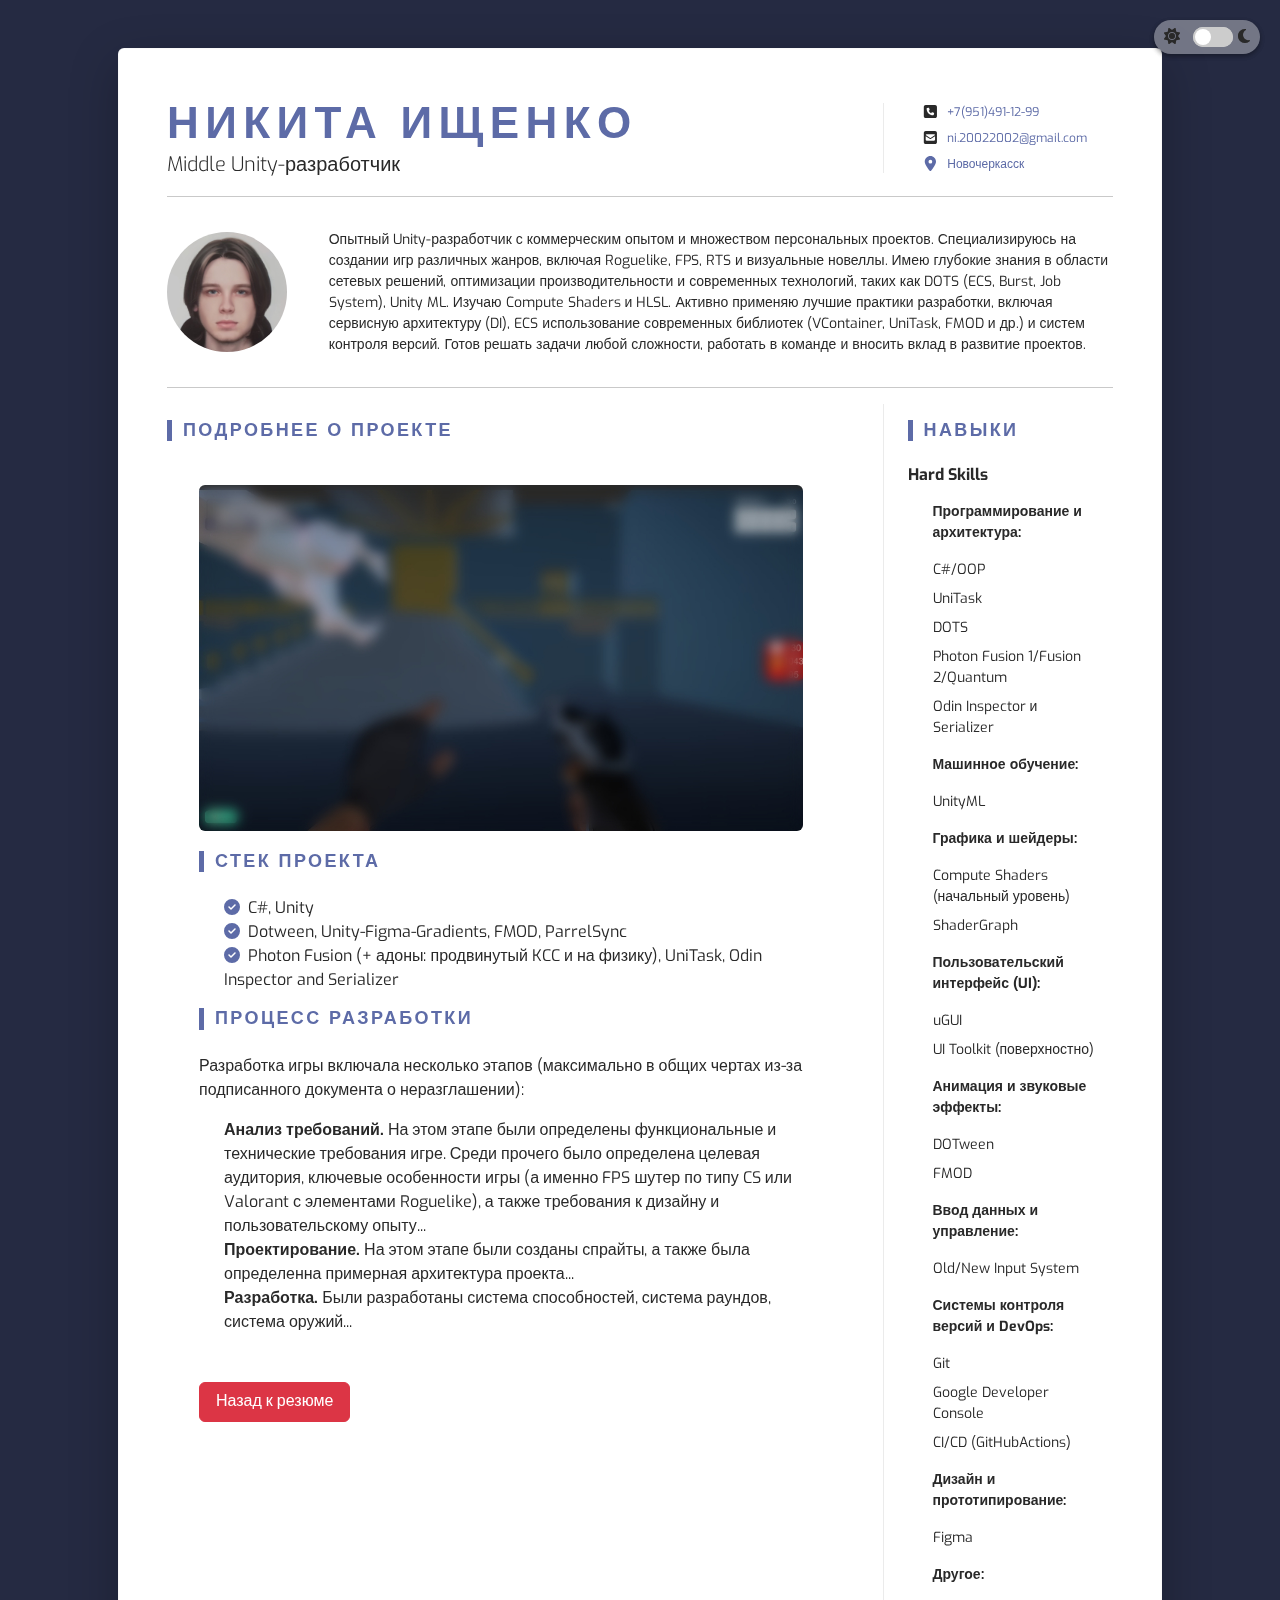
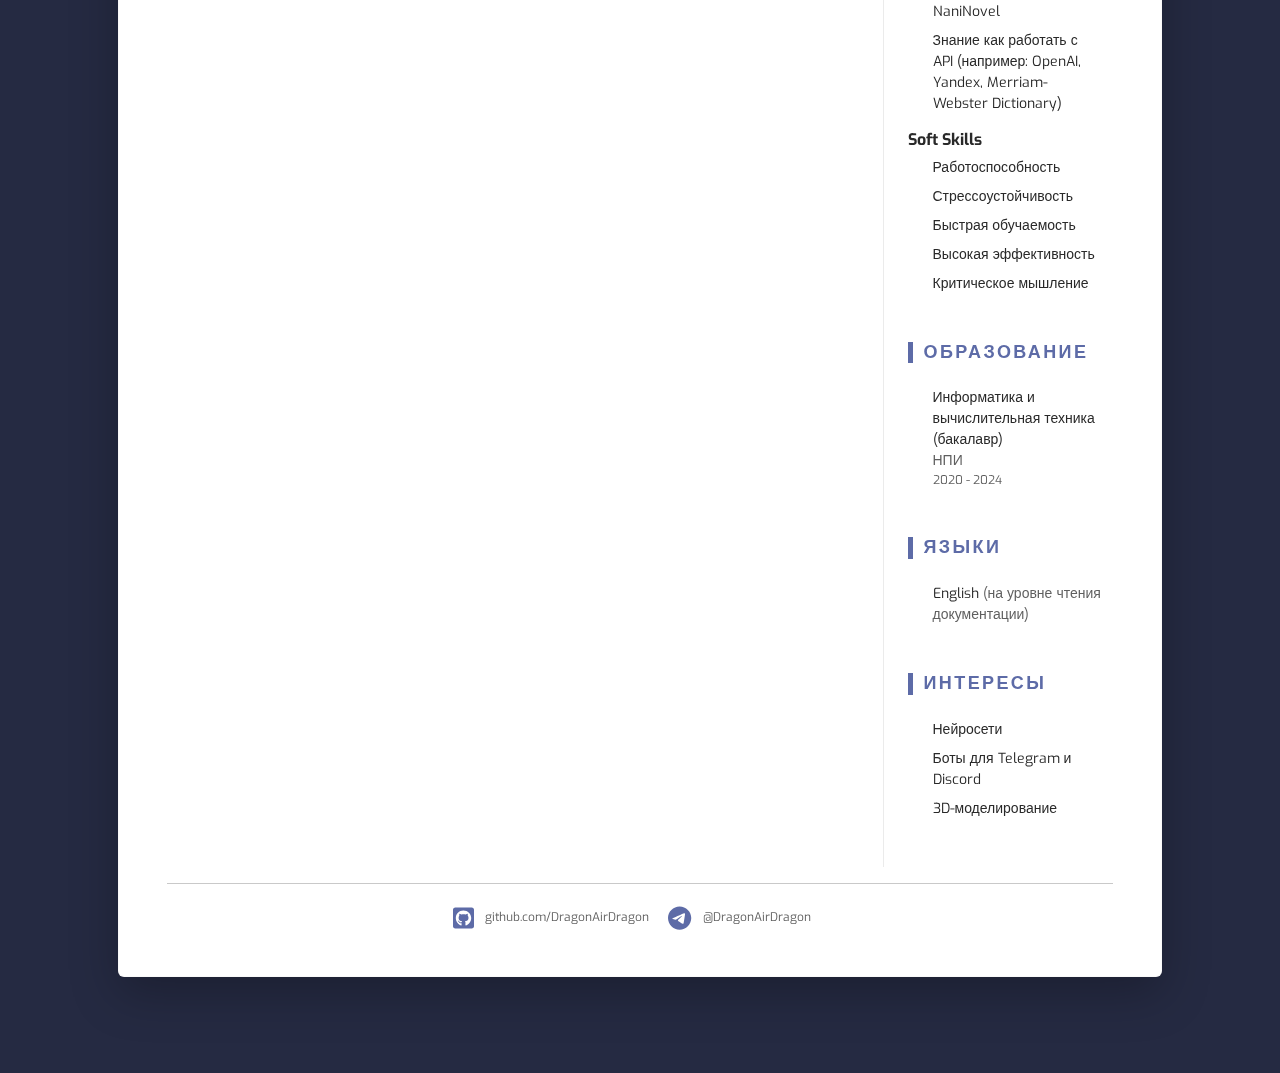
==== commit 10834d59: "Merge pull request #3 from DragonAirDragon/devin/1743774333-dark-mode-improvements" ====
--- a/die2win.html
+++ b/die2win.html
@@ -13,9 +13,31 @@
    <script defer src="assets/fonts/all.min.js"></script>
    <link id="theme-style" rel="stylesheet" href="assets/css/style.css">
    <link id="additional-style" rel="stylesheet" href="assets/css/resume.css">
+   <link rel="stylesheet" href="assets/css/dark-mode.css">
+   <link rel="stylesheet" href="assets/css/dark-mode.css">
 </head>
 
 <body>
+   <!-- Dark Mode Toggle -->
+   <div class="dark-mode-toggle">
+      <span class="light-icon"><i class="fas fa-sun"></i></span>
+      <label class="switch">
+         <input type="checkbox" id="darkModeToggle">
+         <span class="slider"></span>
+      </label>
+      <span class="dark-icon"><i class="fas fa-moon"></i></span>
+   </div>
+   
+   <!-- Dark Mode Toggle -->
+   <div class="dark-mode-toggle">
+      <span class="light-icon"><i class="fas fa-sun"></i></span>
+      <label class="switch">
+         <input type="checkbox" id="darkModeToggle">
+         <span class="slider"></span>
+      </label>
+      <span class="dark-icon"><i class="fas fa-moon"></i></span>
+   </div>
+   
    <div class="area">
       <ul class="circles">
          <li></li>
@@ -225,6 +247,8 @@
       </footer>
    </div>
    <script src="assets/js/bootstrap.min.js"></script>
+   <script src="assets/js/dark-mode.js"></script>
+   <script src="assets/js/dark-mode.js"></script>
 
    <script src="https://cdn.jsdelivr.net/npm/@popperjs/core@2.11.6/dist/umd/popper.min.js"></script>
    <script src="https://cdn.jsdelivr.net/npm/bootstrap@5.1.3/dist/js/bootstrap.bundle.min.js"></script>
@@ -238,4 +262,4 @@
    </script>
 </body>
 
-</html>+</html>
--- a/assets/css/dark-mode.css
+++ b/assets/css/dark-mode.css
@@ -0,0 +1,125 @@
+/* Dark mode styles */
+body.dark-mode {
+    background-color: #121212;
+    color: #e0e0e0;
+}
+
+body.dark-mode .theme-bg-light {
+    background-color: #1e1e1e !important;
+    color: #e0e0e0;
+}
+
+body.dark-mode .text-primary {
+    color: #90caf9 !important;
+}
+
+body.dark-mode .item-title {
+    color: #90caf9 !important;
+}
+
+body.dark-mode .text-muted {
+    color: #adb5bd !important;
+}
+
+body.dark-mode .resume-link {
+    color: #90caf9;
+}
+
+body.dark-mode .resume-link:hover {
+    color: #64b5f6;
+}
+
+body.dark-mode .card {
+    background-color: #2d2d2d;
+    border-color: #444;
+}
+
+body.dark-mode .card-body {
+    background-color: #2d2d2d;
+    color: #e0e0e0;
+}
+
+body.dark-mode hr {
+    border-color: #444;
+}
+
+/* Dark mode toggle switch */
+.dark-mode-toggle {
+    position: fixed;
+    top: 20px;
+    right: 20px;
+    z-index: 1000;
+    display: flex;
+    align-items: center;
+    background-color: rgba(255, 255, 255, 0.2);
+    padding: 5px 10px;
+    border-radius: 20px;
+    box-shadow: 0 2px 5px rgba(0, 0, 0, 0.2);
+}
+
+.dark-mode-toggle label {
+    margin-left: 8px;
+    margin-bottom: 0;
+    font-size: 0.9rem;
+    cursor: pointer;
+}
+
+.switch {
+    position: relative;
+    display: inline-block;
+    width: 40px;
+    height: 20px;
+}
+
+.switch input {
+    opacity: 0;
+    width: 0;
+    height: 0;
+}
+
+.slider {
+    position: absolute;
+    cursor: pointer;
+    top: 0;
+    left: 0;
+    right: 0;
+    bottom: 0;
+    background-color: #ccc;
+    transition: .4s;
+    border-radius: 20px;
+}
+
+.slider:before {
+    position: absolute;
+    content: "";
+    height: 16px;
+    width: 16px;
+    left: 2px;
+    bottom: 2px;
+    background-color: white;
+    transition: .4s;
+    border-radius: 50%;
+}
+
+input:checked + .slider {
+    background-color: #2196F3;
+}
+
+input:checked + .slider:before {
+    transform: translateX(20px);
+}
+
+/* Dark mode icons */
+.dark-mode-toggle .light-icon {
+    display: inline-block;
+    margin-right: 5px;
+}
+
+.dark-mode-toggle .dark-icon {
+    display: inline-block;
+    margin-left: 5px;
+}
+
+body.dark-mode .dark-mode-toggle {
+    background-color: rgba(0, 0, 0, 0.3);
+}
--- a/assets/css/dark-mode.css
+++ b/assets/css/dark-mode.css
@@ -0,0 +1,125 @@
+/* Dark mode styles */
+body.dark-mode {
+    background-color: #121212;
+    color: #e0e0e0;
+}
+
+body.dark-mode .theme-bg-light {
+    background-color: #1e1e1e !important;
+    color: #e0e0e0;
+}
+
+body.dark-mode .text-primary {
+    color: #90caf9 !important;
+}
+
+body.dark-mode .item-title {
+    color: #90caf9 !important;
+}
+
+body.dark-mode .text-muted {
+    color: #adb5bd !important;
+}
+
+body.dark-mode .resume-link {
+    color: #90caf9;
+}
+
+body.dark-mode .resume-link:hover {
+    color: #64b5f6;
+}
+
+body.dark-mode .card {
+    background-color: #2d2d2d;
+    border-color: #444;
+}
+
+body.dark-mode .card-body {
+    background-color: #2d2d2d;
+    color: #e0e0e0;
+}
+
+body.dark-mode hr {
+    border-color: #444;
+}
+
+/* Dark mode toggle switch */
+.dark-mode-toggle {
+    position: fixed;
+    top: 20px;
+    right: 20px;
+    z-index: 1000;
+    display: flex;
+    align-items: center;
+    background-color: rgba(255, 255, 255, 0.2);
+    padding: 5px 10px;
+    border-radius: 20px;
+    box-shadow: 0 2px 5px rgba(0, 0, 0, 0.2);
+}
+
+.dark-mode-toggle label {
+    margin-left: 8px;
+    margin-bottom: 0;
+    font-size: 0.9rem;
+    cursor: pointer;
+}
+
+.switch {
+    position: relative;
+    display: inline-block;
+    width: 40px;
+    height: 20px;
+}
+
+.switch input {
+    opacity: 0;
+    width: 0;
+    height: 0;
+}
+
+.slider {
+    position: absolute;
+    cursor: pointer;
+    top: 0;
+    left: 0;
+    right: 0;
+    bottom: 0;
+    background-color: #ccc;
+    transition: .4s;
+    border-radius: 20px;
+}
+
+.slider:before {
+    position: absolute;
+    content: "";
+    height: 16px;
+    width: 16px;
+    left: 2px;
+    bottom: 2px;
+    background-color: white;
+    transition: .4s;
+    border-radius: 50%;
+}
+
+input:checked + .slider {
+    background-color: #2196F3;
+}
+
+input:checked + .slider:before {
+    transform: translateX(20px);
+}
+
+/* Dark mode icons */
+.dark-mode-toggle .light-icon {
+    display: inline-block;
+    margin-right: 5px;
+}
+
+.dark-mode-toggle .dark-icon {
+    display: inline-block;
+    margin-left: 5px;
+}
+
+body.dark-mode .dark-mode-toggle {
+    background-color: rgba(0, 0, 0, 0.3);
+}
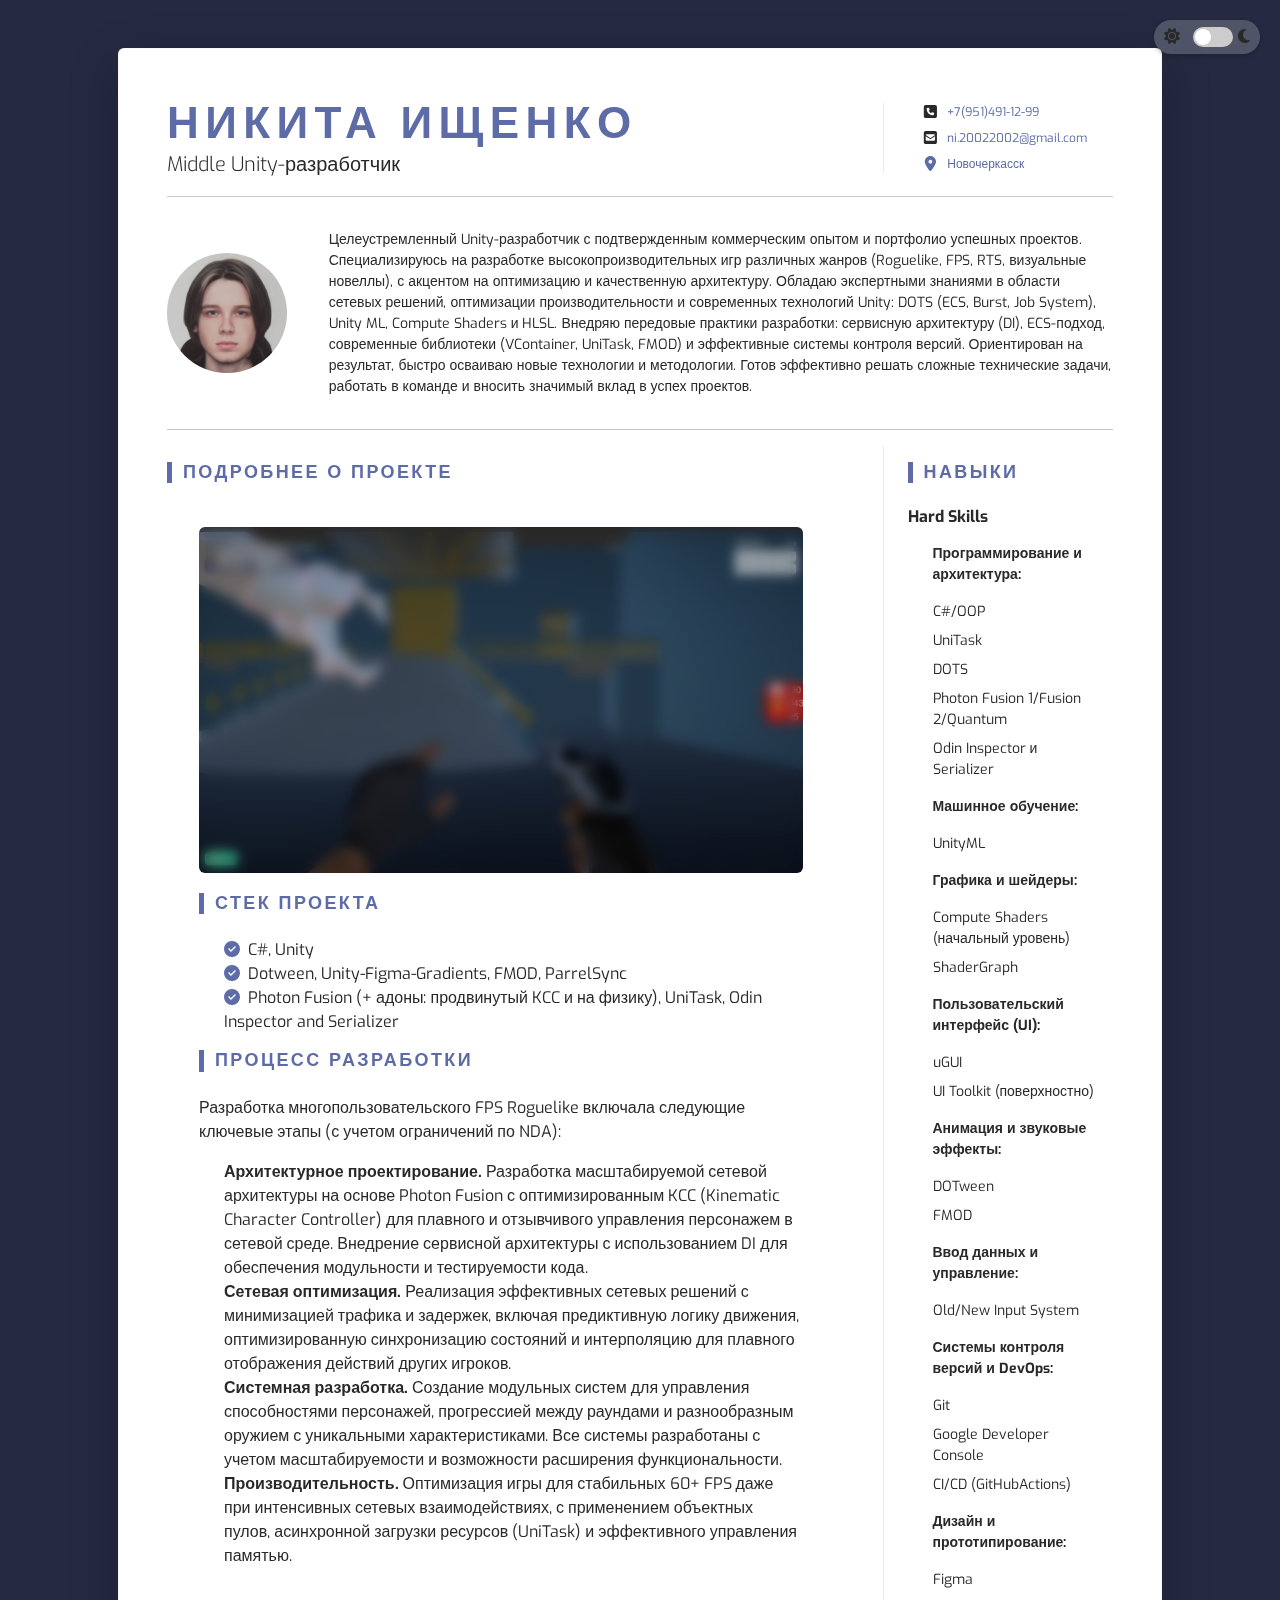
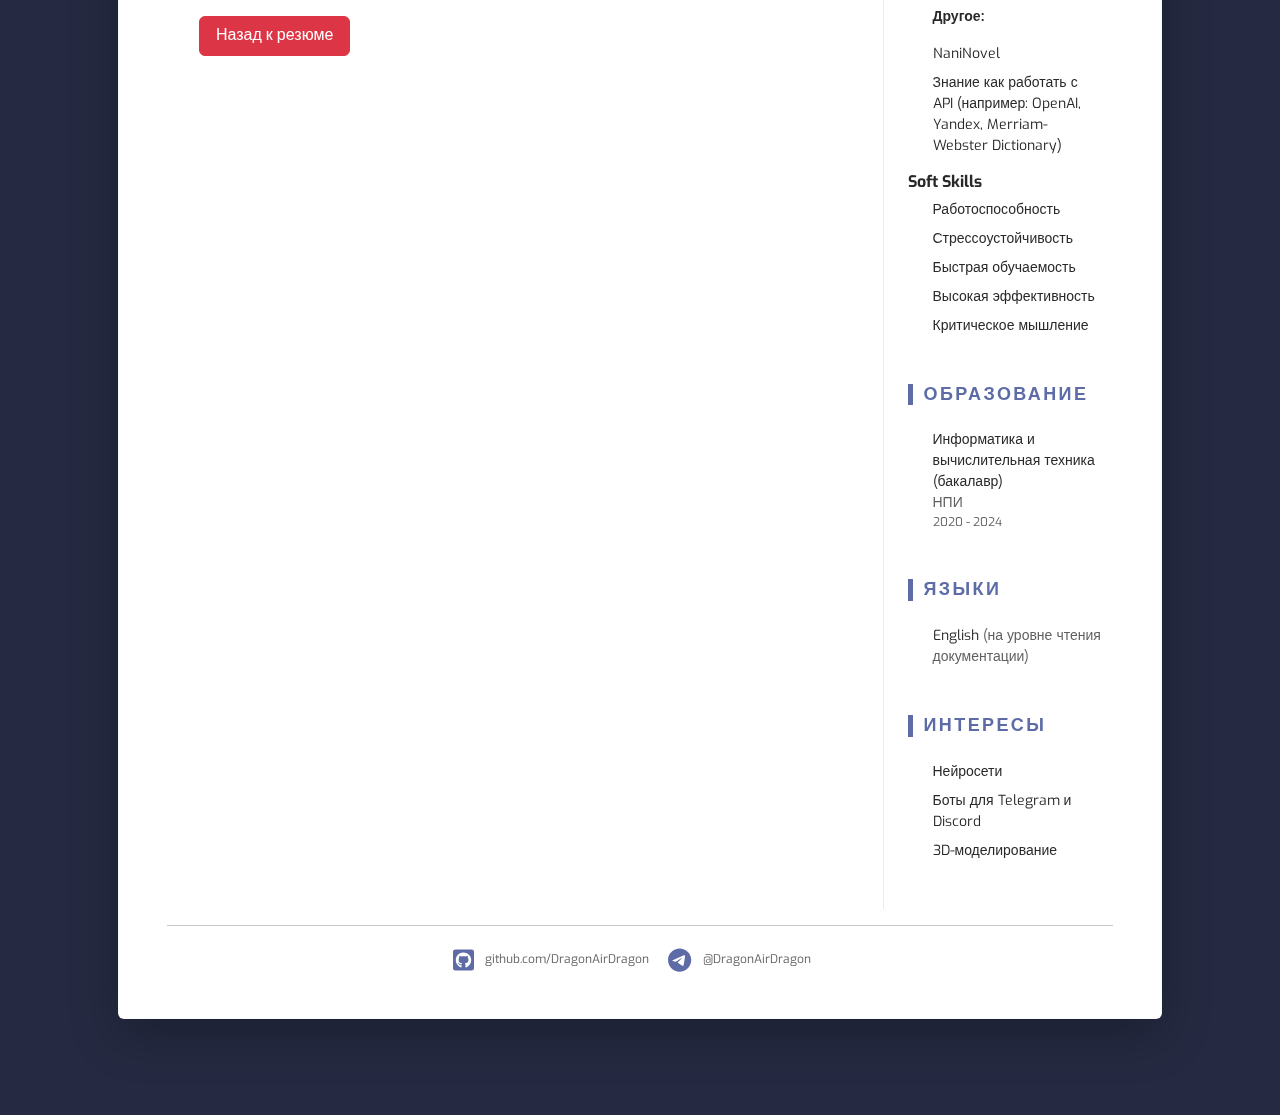
==== commit 447650b2: "Improve text content for better employer appeal in index, die2win, and levels pages" ====
--- a/die2win.html
+++ b/die2win.html
@@ -2,32 +2,21 @@
 <html lang="en">
 
 <head>
-   <title>Никита Ищенко - Junior+/Middle Unity Developer</title>
+   <title>Никита Ищенко - Middle Unity Developer | FPS Roguelike с Photon Fusion</title>
    <meta charset="utf-8">
    <meta http-equiv="X-UA-Compatible" content="IE=edge">
    <meta name="viewport" content="width=device-width, initial-scale=1.0">
-   <meta name="description" content="">
-   <meta name="author" content="Proglib">
+   <meta name="description" content="Проект Die2Win - многопользовательский FPS Roguelike на Unity с использованием Photon Fusion. Демонстрация навыков сетевого программирования и оптимизации.">
+   <meta name="author" content="Никита Ищенко">
    <link rel="shortcut icon" href="assets/favicon.ico">
    <link href="https://fonts.googleapis.com/css?family=Roboto:300,400,500,700,900" rel="stylesheet">
    <script defer src="assets/fonts/all.min.js"></script>
    <link id="theme-style" rel="stylesheet" href="assets/css/style.css">
    <link id="additional-style" rel="stylesheet" href="assets/css/resume.css">
    <link rel="stylesheet" href="assets/css/dark-mode.css">
-   <link rel="stylesheet" href="assets/css/dark-mode.css">
 </head>
 
 <body>
-   <!-- Dark Mode Toggle -->
-   <div class="dark-mode-toggle">
-      <span class="light-icon"><i class="fas fa-sun"></i></span>
-      <label class="switch">
-         <input type="checkbox" id="darkModeToggle">
-         <span class="slider"></span>
-      </label>
-      <span class="dark-icon"><i class="fas fa-moon"></i></span>
-   </div>
-   
    <!-- Dark Mode Toggle -->
    <div class="dark-mode-toggle">
       <span class="light-icon"><i class="fas fa-sun"></i></span>
@@ -85,14 +74,11 @@
                         src="assets/img/photo.jpg" alt="image">
                   </div>
                   <div class="col text-start">
-                     <p class="mb-0">Опытный Unity-разработчик с коммерческим опытом и множеством персональных
-                        проектов. Специализируюсь на создании игр различных жанров, включая Roguelike, FPS, RTS
-                        и визуальные новеллы. Имею глубокие знания в области сетевых решений, оптимизации
-                        производительности и современных технологий, таких как DOTS (ECS, Burst, Job System), Unity ML.
-                        Изучаю Compute Shaders и HLSL. Активно применяю лучшие практики разработки, включая сервисную
-                        архитектуру (DI), ECS использование современных библиотек (VContainer, UniTask, FMOD и др.) и систем
-                        контроля версий. Готов решать задачи любой сложности, работать в команде и вносить вклад в развитие
-                        проектов. </p>
+                     <p class="mb-0">Целеустремленный Unity-разработчик с подтвержденным коммерческим опытом и портфолио успешных проектов. Специализируюсь на разработке высокопроизводительных игр различных жанров (Roguelike, FPS, RTS, визуальные новеллы), с акцентом на оптимизацию и качественную архитектуру. 
+                        
+                        Обладаю экспертными знаниями в области сетевых решений, оптимизации производительности и современных технологий Unity: DOTS (ECS, Burst, Job System), Unity ML, Compute Shaders и HLSL. Внедряю передовые практики разработки: сервисную архитектуру (DI), ECS-подход, современные библиотеки (VContainer, UniTask, FMOD) и эффективные системы контроля версий.
+                        
+                        Ориентирован на результат, быстро осваиваю новые технологии и методологии. Готов эффективно решать сложные технические задачи, работать в команде и вносить значимый вклад в успех проектов.</p>
                   </div>
                </div>
             </div>
@@ -119,21 +105,19 @@
                                              UniTask, Odin Inspector and Serializer</li>
                                        </ul>
                                        <h3 class="text-uppercase resume-section-heading mb-4">Процесс разработки</h3>
-                                       <p>Разработка игры включала несколько этапов (максимально в общих чертах из-за
-                                          подписанного документа о неразглашении):
+                                       <p>Разработка многопользовательского FPS Roguelike включала следующие ключевые этапы (с учетом ограничений по NDA):
                                        <ul class="list-unstyled">
                                           <li>
-                                             <strong>Анализ требований.</strong> На этом этапе были определены
-                                             функциональные и технические требования игре. Среди прочего было определена
-                                             целевая аудитория, ключевые особенности игры (а именно FPS шутер по типу CS
-                                             или Valorant с элементами Roguelike), а также
-                                             требования к дизайну и пользовательскому опыту...
-                                          </li>
-                                          <li><strong>Проектирование.</strong> На этом этапе были созданы спрайты,
-                                             а также была определенна примерная архитектура
-                                             проекта...</li>
-                                          <li><strong>Разработка.</strong> Были разработаны система способностей,
-                                             система раундов, система оружий...
+                                             <strong>Архитектурное проектирование.</strong> Разработка масштабируемой сетевой архитектуры на основе Photon Fusion с оптимизированным KCC (Kinematic Character Controller) для плавного и отзывчивого управления персонажем в сетевой среде. Внедрение сервисной архитектуры с использованием DI для обеспечения модульности и тестируемости кода.
+                                          </li>
+                                          <li>
+                                             <strong>Сетевая оптимизация.</strong> Реализация эффективных сетевых решений с минимизацией трафика и задержек, включая предиктивную логику движения, оптимизированную синхронизацию состояний и интерполяцию для плавного отображения действий других игроков.
+                                          </li>
+                                          <li>
+                                             <strong>Системная разработка.</strong> Создание модульных систем для управления способностями персонажей, прогрессией между раундами и разнообразным оружием с уникальными характеристиками. Все системы разработаны с учетом масштабируемости и возможности расширения функциональности.
+                                          </li>
+                                          <li>
+                                             <strong>Производительность.</strong> Оптимизация игры для стабильных 60+ FPS даже при интенсивных сетевых взаимодействиях, с применением объектных пулов, асинхронной загрузки ресурсов (UniTask) и эффективного управления памятью.
                                           </li>
                                        </ul>
                                        </p>
@@ -248,7 +232,6 @@
    </div>
    <script src="assets/js/bootstrap.min.js"></script>
    <script src="assets/js/dark-mode.js"></script>
-   <script src="assets/js/dark-mode.js"></script>
 
    <script src="https://cdn.jsdelivr.net/npm/@popperjs/core@2.11.6/dist/umd/popper.min.js"></script>
    <script src="https://cdn.jsdelivr.net/npm/bootstrap@5.1.3/dist/js/bootstrap.bundle.min.js"></script>
--- a/assets/css/dark-mode.css
+++ b/assets/css/dark-mode.css
@@ -13,10 +13,15 @@
     color: #90caf9 !important;
 }
 
-body.dark-mode .item-title {
+
+body.dark-mode .item-title,
+body.dark-mode h4.item-title {
     color: #90caf9 !important;
 }
 
+body.dark-mode .skill-subsection {
+    color: #e0e0e0 !important;
+}
 body.dark-mode .text-muted {
     color: #adb5bd !important;
 }
